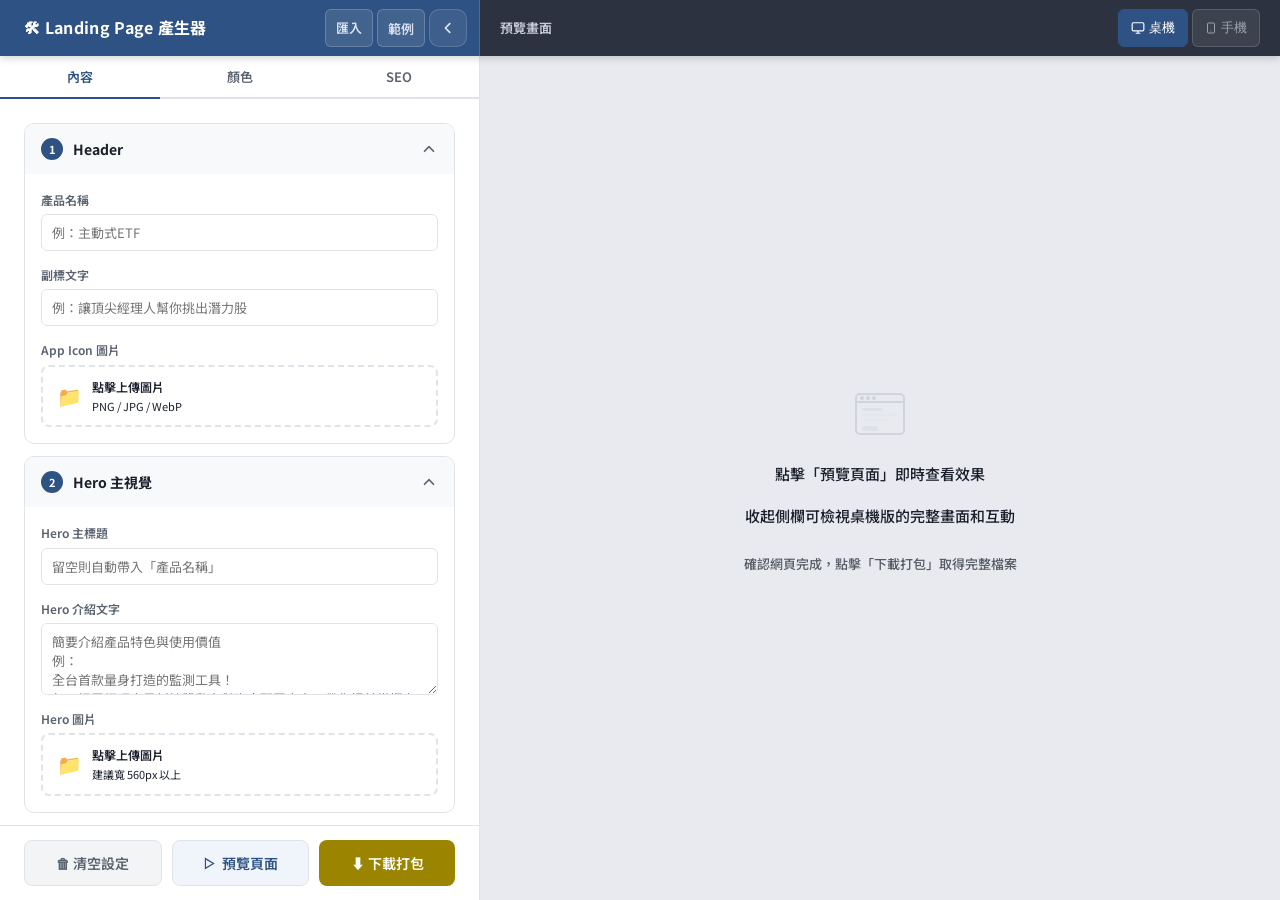
==== index.html @ 129f839c "初始提交：Landing Page 產生器完整功能 - 表單設定：Header、Hero、Why 亮點、核心功能、下載 CTA、Footer、SEO - 即時預覽（桌機/手機模式切換） - 下載打包（" ====
﻿<!doctype html>
<html lang="zh-Hant">
<head>
  <meta charset="utf-8" />
  <meta name="viewport" content="width=device-width, initial-scale=1" />
  <title>Landing Page 產生器｜CMoney</title>
  <link rel="preconnect" href="https://fonts.googleapis.com" />
  <link href="https://fonts.googleapis.com/css2?family=Noto+Sans+TC:wght@400;500;600;700&display=swap" rel="stylesheet" />
  <script src="https://cdnjs.cloudflare.com/ajax/libs/jszip/3.10.1/jszip.min.js"></script>
  <script src="https://cdn.jsdelivr.net/npm/qrcode-generator@1.4.4/qrcode.js"></script>
  <style>
    *, *::before, *::after { box-sizing: border-box; }

    :root {
      --primary: #2e5283;
      --primary-dark: #1f3b63;
      --accent: #9b8400;
      --bg: #f3f4f6;
      --card: #ffffff;
      --border: #e0e4ea;
      --text: #1a1f2b;
      --text-soft: #5a636f;
      --panel-width: 480px;
      --panel-collapsed-width: 68px;
      --success: #16a34a;
      --radius: 10px;
    }

    body {
      margin: 0; padding: 0;
      font-family: "Noto Sans TC", sans-serif;
      background: var(--bg);
      color: var(--text);
      font-size: 14px;
      line-height: 1.6;
    }

    /* ── Top Bar ── */
    .topbar {
      background: var(--primary);
      color: #fff;
      height: 56px;
      display: grid;
      grid-template-columns: var(--panel-width) 1fr;
      position: sticky;
      top: 0;
      z-index: 100;
      box-shadow: 0 2px 8px rgba(0,0,0,0.18);
      transition: grid-template-columns 0.25s ease;
    }
    .topbar-left {
      display: flex; align-items: center; justify-content: space-between;
      padding: 0 12px 0 24px;
      border-right: 1px solid rgba(255,255,255,0.15);
      min-width: 0;
    }
    .topbar-right {
      display: flex; align-items: center; justify-content: space-between;
      padding: 0 20px;
      background: #2d3240;
    }
    .topbar-title { font-size: 16px; font-weight: 700; letter-spacing: 0.02em; white-space: nowrap; overflow: hidden; text-overflow: ellipsis; }
    .topbar-preview-label { font-size: 13px; font-weight: 600; color: #c8cdd8; }
    .topbar-actions { display: flex; gap: 10px; align-items: center; }
    .preview-tools { display: flex; align-items: center; gap: 8px; }

    .collapse-btn {
      background: rgba(255,255,255,0.08);
      border: 1px solid rgba(255,255,255,0.15);
      color: #dbe3f0;
      border-radius: 10px;
      width: 38px;
      height: 38px;
      padding: 0;
      display: inline-flex;
      align-items: center;
      justify-content: center;
      cursor: pointer;
      transition: background 0.15s, color 0.15s;
      font-family: inherit;
      flex-shrink: 0;
    }
    .collapse-btn:hover { background: rgba(255,255,255,0.15); color: #fff; }

    .btn {
      display: inline-flex; align-items: center; justify-content: center; gap: 6px;
      padding: 8px 18px; border-radius: 999px; font-size: 13px; font-weight: 600;
      font-family: inherit; cursor: pointer; border: none; transition: all 0.2s ease;
      white-space: nowrap; text-decoration: none;
    }
    .btn--primary { background: #fff; color: var(--primary); }
    .btn--primary:hover { background: #e8eef8; }
    .btn--accent { background: var(--accent); color: #fff; }
    .btn--accent:hover { background: #7a6800; }
    .btn--ghost { background: transparent; color: #fff; border: 1.5px solid rgba(255,255,255,0.5); }
    .btn--ghost:hover { background: rgba(255,255,255,0.1); }

    /* ── Layout ── */
    .layout {
      display: grid;
      grid-template-columns: var(--panel-width) 1fr;
      min-height: calc(100vh - 56px);
      transition: grid-template-columns 0.25s ease;
    }

    body.app-collapsed .topbar {
      grid-template-columns: var(--panel-collapsed-width) 1fr;
    }
    body.app-collapsed .topbar-left {
      padding: 0;
      justify-content: center;
    }
    body.app-collapsed .topbar-title {
      display: none;
    }
    body.app-collapsed .layout {
      grid-template-columns: var(--panel-collapsed-width) 1fr;
    }
    body.app-collapsed .form-panel {
      width: var(--panel-collapsed-width);
      min-width: var(--panel-collapsed-width);
      border-right: 1px solid var(--border);
      overflow: hidden;
    }
    body.app-collapsed .form-panel > :not(.collapsed-rail) {
      display: none !important;
    }
    .collapsed-rail {
      display: none;
    }
    body.app-collapsed .collapsed-rail {
      display: flex;
      flex-direction: column;
      height: 100%;
      align-items: center;
      justify-content: flex-start;
      padding-top: 12px;
      gap: 10px;
      background: #0f1117;
    }
    .collapsed-rail-toggle {
      display: none;
    }

    /* ── Form Panel ── */
    .form-panel {
      background: var(--card);
      border-right: 1px solid var(--border);
      height: calc(100vh - 56px);
      position: sticky;
      top: 56px;
      display: flex;
      flex-direction: column;
      overflow: hidden;
    }

    .form-inner { padding: 24px; display: flex; flex-direction: column; gap: 0; }

    /* Section accordion */
    .section-block { border: 1px solid var(--border); border-radius: var(--radius); overflow: hidden; margin-bottom: 12px; }
    .section-toggle {
      width: 100%; background: none; border: none; padding: 14px 16px;
      display: flex; align-items: center; justify-content: space-between;
      cursor: pointer; font-family: inherit; font-size: 14px; font-weight: 700;
      color: var(--text); background: #f8f9fb; transition: background 0.15s;
    }
    .section-toggle:hover { background: #eef1f7; }
    .section-toggle .icon { width: 18px; height: 18px; transition: transform 0.25s; color: var(--text-soft); flex-shrink: 0; }
    .section-toggle[aria-expanded="true"] .icon { transform: rotate(180deg); }
    .section-toggle .badge {
      display: inline-flex; align-items: center; justify-content: center;
      width: 22px; height: 22px; border-radius: 50%; background: var(--primary);
      color: #fff; font-size: 11px; font-weight: 700; margin-right: 10px; flex-shrink: 0;
    }
    .section-body { padding: 16px; display: flex; flex-direction: column; gap: 14px; }
    .section-body.hidden { display: none; }

    /* Form fields */
    .field { display: flex; flex-direction: column; gap: 5px; }
    .field label { font-size: 12px; font-weight: 600; color: var(--text-soft); }
    .field input, .field textarea, .field select {
      font-family: inherit; font-size: 13px; color: var(--text);
      background: #fff; border: 1.5px solid var(--border); border-radius: 6px;
      padding: 8px 10px; outline: none; transition: border-color 0.2s;
      width: 100%;
    }
    .field input:focus, .field textarea:focus, .field select:focus { border-color: var(--primary); }
    .field textarea { resize: vertical; min-height: 72px; }
    .field .hint { font-size: 11px; color: var(--text-lighter); }

    .field-row { display: grid; grid-template-columns: 1fr 1fr; gap: 10px; }

    /* Feature item */
    .feat-item { border: 1.5px solid var(--border); border-radius: 8px; padding: 14px; background: #fafbfc; position: relative; margin-top: 10px; }
    .feat-item:first-child { margin-top: 0; }
    .feat-item__header { display: flex; align-items: center; gap: 8px; margin-bottom: 12px; }
    .feat-item__num { display: inline-flex; align-items: center; justify-content: center; width: 22px; height: 22px; border-radius: 50%; background: transparent; border: 2px solid var(--primary); color: var(--primary); font-size: 11px; font-weight: 700; flex-shrink: 0; }

    /* ── Upload components ── */
    .upload-area { border: 2px dashed var(--border); border-radius: 8px; padding: 10px 14px; cursor: pointer; display: flex; align-items: center; gap: 10px; min-height: 56px; transition: border-color 0.2s, background 0.2s; }
    .upload-area:hover { border-color: var(--primary); background: #f5f7fb; }
    .upload-area.has-file { border-style: solid; border-color: var(--primary); background: #f0f4fb; }
    .upload-area img.up-thumb { width: 44px; height: 44px; object-fit: contain; border-radius: 6px; flex-shrink: 0; }
    .upload-area .up-info { display: flex; flex-direction: column; gap: 2px; min-width: 0; }
    .upload-area .up-name { font-size: 12px; color: var(--text); font-weight: 600; white-space: nowrap; overflow: hidden; text-overflow: ellipsis; max-width: 280px; }
    .upload-area .up-hint { font-size: 11px; color: var(--text-lighter); }
    .upload-area .up-icon { font-size: 20px; flex-shrink: 0; }
    .upload-clear { font-size: 11px; color: var(--text-lighter); background: none; border: none; cursor: pointer; padding: 0; margin-left: auto; flex-shrink: 0; }
    .upload-clear:hover { color: #dc2626; }
    .upload-shared-row { display: flex; align-items: center; gap: 8px; padding: 8px 10px; border: 1px solid var(--border); border-radius: 8px; background: #fafbfc; }
    .upload-shared-row img { height: 28px; object-fit: contain; border-radius: 4px; flex-shrink: 0; }
    .upload-shared-row .shared-label { font-size: 12px; color: var(--text-soft); flex: 1; min-width: 0; white-space: nowrap; overflow: hidden; text-overflow: ellipsis; }
    .upload-shared-row .shared-custom-btn { font-size: 11px; font-weight: 600; color: var(--primary); background: #e8eef8; border: none; border-radius: 6px; padding: 4px 10px; cursor: pointer; flex-shrink: 0; }
    .upload-shared-row .shared-custom-btn:hover { background: #d0daf5; }
    .feat-item__title-text { font-size: 13px; font-weight: 600; color: var(--text); flex: 1; }
    .feat-item__fields { display: flex; flex-direction: column; gap: 10px; }
    .btn--remove { background: none; border: none; cursor: pointer; color: var(--text-lighter); padding: 2px; border-radius: 4px; display: flex; align-items: center; }
    .btn--remove:hover { color: #dc2626; background: #fee2e2; }
    .btn--move { background: none; border: none; cursor: pointer; color: var(--text-lighter); padding: 2px; border-radius: 4px; display: flex; align-items: center; }
    .btn--move:hover { color: var(--primary); background: #e8eef8; }

    /* preset color swatches */
    .preset-swatch { border: 2px solid transparent; border-radius: 10px; padding: 6px; cursor: pointer; transition: border-color 0.15s, transform 0.15s; }
    .preset-swatch:hover { transform: translateY(-1px); border-color: var(--primary); }
    .preset-swatch.active { border-color: var(--primary); }
    .preset-swatch__bar { display: flex; border-radius: 6px; overflow: hidden; height: 28px; }
    .preset-swatch__seg { flex: 1; }
    .preset-swatch__name { font-size: 10px; color: var(--text-soft); text-align: center; margin-top: 4px; line-height: 1.3; }

    .add-feat-btn { display: flex; align-items: center; justify-content: center; gap: 6px; width: 100%; padding: 10px; border: 1.5px dashed var(--border); border-radius: 8px; background: none; cursor: pointer; font-size: 13px; color: var(--text-soft); font-family: inherit; transition: all 0.2s; }
    .add-feat-btn:hover { border-color: var(--primary); color: var(--primary); background: #f0f4fb; }

    /* Highlight item */
    .hl-item { border: 1.5px solid var(--border); border-radius: 8px; padding: 14px; background: #fafbfc; position: relative; margin-top: 10px; }
    .hl-item:first-child { margin-top: 0; }
    .hl-item__header { display: flex; align-items: center; gap: 8px; margin-bottom: 12px; }
    .hl-item__num { display: inline-flex; align-items: center; justify-content: center; width: 22px; height: 22px; border-radius: 50%; background: transparent; border: 2px solid var(--primary); color: var(--primary); font-size: 11px; font-weight: 700; flex-shrink: 0; }
    .hl-item__title-text { font-size: 13px; font-weight: 600; color: var(--text); flex: 1; }
    /* Emoji picker */
    .emoji-picker-wrap { position: relative; }
    .emoji-trigger { display: flex; align-items: center; gap: 6px; width: 100%; padding: 8px 10px; border: 1.5px solid var(--border); border-radius: 8px; background: #f8f9fb; cursor: pointer; font-size: 13px; transition: border-color 0.2s; }
    .emoji-trigger:hover { border-color: var(--primary); }
    .emoji-trigger .emoji-preview { font-size: 20px; line-height: 1; }
    .emoji-trigger .emoji-label { color: var(--text-soft); font-size: 12px; }
    .emoji-dropdown { display: none; position: absolute; top: calc(100% + 4px); left: 0; z-index: 200; background: #fff; border: 1.5px solid var(--border); border-radius: 10px; padding: 10px; box-shadow: 0 8px 24px rgba(0,0,0,0.12); width: 240px; }
    .emoji-dropdown.open { display: block; }
    .emoji-grid { display: grid; grid-template-columns: repeat(3, 1fr); gap: 4px; margin-bottom: 8px; }
    .emoji-opt { font-size: 20px; line-height: 1; padding: 4px; border-radius: 6px; cursor: pointer; text-align: center; transition: background 0.15s; border: none; background: none; }
    .emoji-opt:hover { background: #f0f4fb; }
    .emoji-custom-row { display: flex; gap: 6px; align-items: center; border-top: 1px solid var(--border); padding-top: 8px; }
    .emoji-custom-row input { flex: 1; border: 1.5px solid var(--border); border-radius: 6px; padding: 5px 8px; font-size: 14px; outline: none; }
    .emoji-custom-row input:focus { border-color: var(--primary); }
    .emoji-custom-row button { background: var(--primary); color: #fff; border: none; border-radius: 6px; padding: 5px 10px; cursor: pointer; font-size: 12px; white-space: nowrap; }

    /* ── Preview Panel ── */
    .preview-panel {
      display: flex; flex-direction: column;
      background: #e8eaef;
    }
    .preview-iframe-wrap { flex: 1; overflow: hidden; position: relative; display: flex; justify-content: center; align-items: flex-start; background: #e8eaef; }
    .preview-iframe-wrap iframe { border: none; transition: width 0.3s ease, box-shadow 0.3s ease; }
    .preview-iframe-wrap.mode-desktop iframe { width: 100%; height: 100%; box-shadow: none; }
    .preview-iframe-wrap.mode-mobile { padding: 16px; overflow: hidden; justify-content: center; }
    .preview-iframe-wrap.mode-mobile iframe { width: 375px; flex-shrink: 0; height: 100%; max-height: calc(100% - 32px); box-shadow: 0 8px 32px rgba(0,0,0,0.25); border-radius: 12px; }
    /* toolbar device toggle */
    .preview-device-btns { display: flex; gap: 4px; margin-left: 8px; }
    .preview-device-btns button { background: rgba(255,255,255,0.08); border: 1px solid rgba(255,255,255,0.15); color: #9aa2ae; border-radius: 6px; padding: 0 12px; height: 38px; cursor: pointer; display: flex; align-items: center; gap: 4px; font-size: 13px; transition: background 0.15s, color 0.15s; }
    .preview-device-btns button:hover { background: rgba(255,255,255,0.15); color: #fff; }
    .preview-device-btns button.active { background: var(--primary); border-color: var(--primary); color: #fff; }
    .topbar-import-btn {
      background: rgba(255,255,255,0.1); border: 1px solid rgba(255,255,255,0.2);
      color: #dbe3f0; border-radius: 6px; padding: 0 10px; font-size: 13px; font-weight: 600;
      cursor: pointer; transition: background 0.15s; white-space: nowrap; font-family: inherit;
      height: 38px; display: inline-flex; align-items: center;
    }
    .topbar-import-btn:hover { background: rgba(255,255,255,0.22); color: #fff; }
    .topbar-demo-btn {
      background: rgba(255,255,255,0.1); border: 1px solid rgba(255,255,255,0.2);
      color: #dbe3f0; border-radius: 6px; padding: 0 10px; font-size: 13px; font-weight: 600;
      cursor: pointer; transition: background 0.15s; white-space: nowrap; font-family: inherit;
      height: 38px;
    }
    .topbar-demo-btn:hover { background: rgba(255,255,255,0.22); color: #fff; }
    .topbar-btns { display: flex; gap: 4px; align-items: center; }
    body.app-collapsed .topbar-import-btn,
    body.app-collapsed .topbar-demo-btn { display: none !important; }
    .topbar-clear-btn {
      background: rgba(255,255,255,0.05); border: 1px solid rgba(255,255,255,0.15);
      color: #9aa2ae; border-radius: 6px; padding: 5px 11px; font-size: 12px; font-weight: 600;
      cursor: pointer; transition: all 0.15s; white-space: nowrap; font-family: inherit;
    }
    .topbar-clear-btn:hover { background: rgba(220,38,38,0.15); color: #f87171; border-color: rgba(220,38,38,0.3); }

    .preview-placeholder {
      flex: 1; display: flex; flex-direction: column; align-items: center; justify-content: center;
      gap: 16px; color: var(--text-lighter);
    }
    .preview-placeholder svg { opacity: 0.3; }
    .preview-placeholder p { font-size: 15px; font-weight: 500; margin: 0; }
    .preview-placeholder .sub { font-size: 13px; opacity: 0.7; margin: 0; }

    /* ── Preview panel RWD：視窗不夠寬時隱藏預覽區 ── */
    @media (max-width: 959px) {
      .layout { grid-template-columns: var(--panel-width); }
      .preview-panel { display: none; }
    }

    /* ── Bottom Action bar (inside form-panel) ── */
    .form-tabs { display: flex; border-bottom: 2px solid var(--border); background: var(--card); flex-shrink: 0; }
    .form-tab { flex: 1; padding: 11px 8px; font-size: 13px; font-weight: 600; color: var(--text-soft); background: none; border: none; cursor: pointer; border-bottom: 2px solid transparent; margin-bottom: -2px; transition: color 0.15s, border-color 0.15s; font-family: inherit; }
    .form-tab:hover { color: var(--primary); }
    .form-tab.active { color: var(--primary); border-bottom-color: var(--primary); }
    .form-tab-content { display: none; flex: 1; overflow-y: auto; }
    .form-tab-content.active { display: flex; flex-direction: column; }
    .action-bar {
      position: sticky; bottom: 0; left: 0; right: 0;
      background: var(--card); border-top: 1px solid var(--border);
      padding: 14px 24px; display: flex; gap: 10px;
    }
    .action-bar .btn { flex: 1; padding: 12px; font-size: 14px; border-radius: 8px; }

    /* ── Toast ── */
    .toast {
      position: fixed; bottom: 24px; left: 50%; transform: translateX(-50%) translateY(80px);
      background: var(--success); color: #fff; padding: 10px 20px; border-radius: 999px;
      font-size: 13px; font-weight: 600; box-shadow: 0 4px 16px rgba(0,0,0,0.2);
      transition: transform 0.3s ease; pointer-events: none; z-index: 9999;
    }
    .toast.show { transform: translateX(-50%) translateY(0); }
  </style>
</head>
<body>

<!-- Top Bar -->
<div class="topbar">
  <div class="topbar-left">
    <span class="topbar-title">🛠 Landing Page 產生器</span>
    <div class="topbar-btns">
      <label class="topbar-import-btn" title="匯入打包的壓縮資料夾(.zip)進行編輯" style="cursor:pointer;display:inline-flex;align-items:center;">
        匯入
        <input type="file" accept=".zip" style="display:none" onchange="importZIP(this)">
      </label>
      <button class="topbar-demo-btn" onclick="loadDefaultShowcase()" title="載入籌K設定值參考">範例</button>
      <button id="btn-toggle-panel" class="collapse-btn" onclick="toggleFormPanel()" title="收起側欄，預覽完整的桌機版畫面" aria-label="收起側欄">
        <svg width="14" height="14" viewBox="0 0 16 16" fill="none" stroke="currentColor" stroke-width="2" stroke-linecap="round" stroke-linejoin="round"><path d="M10 3l-5 5 5 5"/></svg>
      </button>
    </div>
  </div>
  <div class="topbar-right">
    <span class="topbar-preview-label">預覽畫面</span>
    <div class="preview-tools">
      <div class="preview-device-btns">
        <button id="btn-desktop" class="active" onclick="setPreviewMode('desktop')">
          <svg width="14" height="14" viewBox="0 0 24 24" fill="none" stroke="currentColor" stroke-width="2"><rect x="2" y="3" width="20" height="14" rx="2"/><path d="M8 21h8M12 17v4"/></svg>
          桌機
        </button>
        <button id="btn-mobile" onclick="setPreviewMode('mobile')">
          <svg width="12" height="14" viewBox="0 0 24 24" fill="none" stroke="currentColor" stroke-width="2"><rect x="5" y="2" width="14" height="20" rx="2"/><circle cx="12" cy="18" r="1" fill="currentColor" stroke="none"/></svg>
          手機
        </button>
      </div>
    </div>
  </div>
</div>

<div class="layout">

  <!-- ── Form Panel ── -->
  <div class="form-panel">
    <div class="collapsed-rail">
      <p style="font-size:13px;color:#6b7280;text-align:center;padding:0 4px;line-height:1.5;margin:0;writing-mode:vertical-rl;">設定工具隱藏中，確認網頁完成即可下載完整檔案</p>
    </div>
    <!-- Tab 列 -->
    <div class="form-tabs">
      <button class="form-tab active" onclick="switchTab('content',this)">內容</button>
      <button class="form-tab" onclick="switchTab('color',this)">顏色</button>
      <button class="form-tab" onclick="switchTab('seo',this)">SEO</button>
    </div>

    <!-- 內容分頁 (1-7) -->
    <div class="form-tab-content active" id="tab-content">
      <div class="form-inner">

      <!-- 1. 基本設定 -->
      <div class="section-block">
        <button class="section-toggle" aria-expanded="true" onclick="toggleSection(this)">
          <span style="display:flex;align-items:center;"><span class="badge">1</span>Header</span>
          <svg class="icon" viewBox="0 0 16 16" fill="none"><path d="M4 6l4 4 4-4" stroke="currentColor" stroke-width="1.5" stroke-linecap="round"/></svg>
        </button>
        <div class="section-body">
          <div class="field">
            <label>產品名稱</label>
            <input type="text" id="f-product-name" placeholder="例：主動式ETF" value="" />
          </div>
          <div class="field">
            <label>副標文字</label>
            <input type="text" id="f-brand-subtitle" placeholder="例：讓頂尖經理人幫你挑出潛力股" value="" />
          </div>
          <div class="field">
            <label>App Icon 圖片</label>
            <div class="upload-area" id="ua-f-app-icon" onclick="triggerUpload('f-app-icon')">
              <img class="up-thumb" id="upreview-f-app-icon" src="" style="display:none">
              <span class="up-icon" id="uicon-f-app-icon">📁</span>
              <div class="up-info">
                <span class="up-name" id="uphint-f-app-icon">點擊上傳圖片</span>
                <span class="up-hint">PNG / JPG / WebP</span>
              </div>
              <button type="button" class="upload-clear" id="uclear-f-app-icon" style="display:none" onclick="event.stopPropagation();clearUpload('f-app-icon','')">&#10005;</button>
            </div>
            <input type="file" id="ufile-f-app-icon" accept="image/*" style="display:none" onchange="handleUpload('f-app-icon',this)">
            <input type="hidden" id="f-app-icon" value="">
          </div>
        </div>
      </div>

      <!-- 3. Hero 區塊 -->
      <div class="section-block">
        <button class="section-toggle" aria-expanded="true" onclick="toggleSection(this)">
          <span style="display:flex;align-items:center;"><span class="badge">2</span>Hero 主視覺</span>
          <svg class="icon" viewBox="0 0 16 16" fill="none"><path d="M4 6l4 4 4-4" stroke="currentColor" stroke-width="1.5" stroke-linecap="round"/></svg>
        </button>
        <div class="section-body">
          <div class="field">
            <label>Hero 主標題</label>
            <input type="text" id="f-hero-title" placeholder="留空則自動帶入「產品名稱」" />
          </div>
          <div class="field">
            <label>Hero 介紹文字</label>
            <textarea id="f-hero-intro" placeholder="簡要介紹產品特色與使用價值&#10;例：&#10;全台首款量身打造的監測工具！&#10;每日揭露經理人最新持股動向與資金配置方向，帶你提前掌握布局脈絡，降低資訊落差與高檔追價風險。"></textarea>
          </div>
          <div class="field">
            <label>Hero 圖片</label>
            <div class="upload-area" id="ua-f-hero-img" onclick="triggerUpload('f-hero-img')">
              <img class="up-thumb" id="upreview-f-hero-img" src="" style="display:none">
              <span class="up-icon" id="uicon-f-hero-img">📁</span>
              <div class="up-info">
                <span class="up-name" id="uphint-f-hero-img">點擊上傳圖片</span>
                <span class="up-hint">建議寬 560px 以上</span>
              </div>
              <button type="button" class="upload-clear" id="uclear-f-hero-img" style="display:none" onclick="event.stopPropagation();clearUpload('f-hero-img','')">&#10005;</button>
            </div>
            <input type="file" id="ufile-f-hero-img" accept="image/*" style="display:none" onchange="handleUpload('f-hero-img',this)">
            <input type="hidden" id="f-hero-img" value="">
          </div>
        </div>
      </div>

      <!-- 3. Highlights -->
      <div class="section-block">
        <button class="section-toggle" aria-expanded="true" onclick="toggleSection(this)">
          <span style="display:flex;align-items:center;"><span class="badge">3</span>Why 選擇我們 <span style="font-size:11px;font-weight:400;color:#9aa2ae;margin-left:6px;">(1-2 個亮點)</span></span>
          <svg class="icon" viewBox="0 0 16 16" fill="none"><path d="M4 6l4 4 4-4" stroke="currentColor" stroke-width="1.5" stroke-linecap="round"/></svg>
        </button>
        <div class="section-body">
          <div class="field">
            <label>標題</label>
            <input type="text" id="f-hl-title" placeholder="留空則自動帶入「Why [產品名稱] ?」" />
          </div>
          <div id="highlights-list"></div>
          <button class="add-feat-btn" onclick="addHighlight()" id="add-hl-btn">
            <svg width="14" height="14" viewBox="0 0 14 14" fill="none"><path d="M7 2v10M2 7h10" stroke="currentColor" stroke-width="1.5" stroke-linecap="round"/></svg>
            新增亮點
          </button>
        </div>
      </div>

      <!-- 4. Features -->
      <div class="section-block">
        <button class="section-toggle" aria-expanded="true" onclick="toggleSection(this)">
          <span style="display:flex;align-items:center;"><span class="badge">4</span>核心功能 <span style="font-size:11px;font-weight:400;color:#9aa2ae;margin-left:6px;">(1-6 個功能)</span></span>
          <svg class="icon" viewBox="0 0 16 16" fill="none"><path d="M4 6l4 4 4-4" stroke="currentColor" stroke-width="1.5" stroke-linecap="round"/></svg>
        </button>
        <div class="section-body">
          <div class="field">
            <label>區塊標題</label>
            <input type="text" id="f-feat-title" value="" placeholder="建議14字元內。例：六大核心功能，輕鬆掌握潛力股" />
          </div>
          <div id="features-list">
            <!-- 功能項目由 JS 動態產生 -->
          </div>
          <button class="add-feat-btn" onclick="addFeature()" id="add-feat-btn">
            <svg width="14" height="14" viewBox="0 0 14 14" fill="none"><path d="M7 2v10M2 7h10" stroke="currentColor" stroke-width="1.5" stroke-linecap="round"/></svg>
            新增功能項目
          </button>
        </div>
      </div>

      <!-- 5. Download CTA -->
      <div class="section-block">
        <button class="section-toggle" aria-expanded="true" onclick="toggleSection(this)">
          <span style="display:flex;align-items:center;"><span class="badge">5</span>下載 CTA</span>
          <svg class="icon" viewBox="0 0 16 16" fill="none"><path d="M4 6l4 4 4-4" stroke="currentColor" stroke-width="1.5" stroke-linecap="round"/></svg>
        </button>
        <div class="section-body">
          <div class="field">
            <label>小標</label>
            <input type="text" id="f-cta-eyebrow" value="" placeholder="例：⚡ 現在就加入 ⚡" />
          </div>
          <div class="field">
            <label>主標題</label>
            <input type="text" id="f-cta-h2" placeholder="留空則自動帶入「立即下載[產品名稱] 掌握先機」" />
          </div>
          <div class="field">
            <label>副標文字</label>
            <textarea id="f-cta-sub" placeholder="簡要補充描述，也可留白不放"></textarea>
          </div>
          <div class="field">
            <label>下載連結 (URL)</label>
            <input type="url" id="f-cta-url" placeholder="貼上公司後台71.onelink產出的連結" value="" />
          </div>
          <div class="field">
            <label>App Store 徽章圖片</label>
            <div class="upload-shared-row" id="ua-f-ios-badge">
              <img id="upreview-f-ios-badge" src="assets/images/SharedImages/appstore-badge@2x.png">
              <span class="shared-label" id="uphint-f-ios-badge">使用預設</span>
              <button type="button" class="shared-custom-btn" onclick="triggerUpload('f-ios-badge')">&#8593; 自訂上傳</button>
              <button type="button" class="upload-clear" id="uclear-f-ios-badge" style="display:none" onclick="clearUpload('f-ios-badge','assets/images/SharedImages/appstore-badge@2x.png')">&#10005; 還原</button>
            </div>
            <input type="file" id="ufile-f-ios-badge" accept="image/*" style="display:none" onchange="handleUpload('f-ios-badge',this)">
            <input type="hidden" id="f-ios-badge" value="assets/images/SharedImages/appstore-badge@2x.png">
          </div>
          <div class="field">
            <label>Google Play 徽章圖片</label>
            <div class="upload-shared-row" id="ua-f-android-badge">
              <img id="upreview-f-android-badge" src="assets/images/SharedImages/play-badge@2x.png">
              <span class="shared-label" id="uphint-f-android-badge">使用預設</span>
              <button type="button" class="shared-custom-btn" onclick="triggerUpload('f-android-badge')">&#8593; 自訂上傳</button>
              <button type="button" class="upload-clear" id="uclear-f-android-badge" style="display:none" onclick="clearUpload('f-android-badge','assets/images/SharedImages/play-badge@2x.png')">&#10005; 還原</button>
            </div>
            <input type="file" id="ufile-f-android-badge" accept="image/*" style="display:none" onchange="handleUpload('f-android-badge',this)">
            <input type="hidden" id="f-android-badge" value="assets/images/SharedImages/play-badge@2x.png">
          </div>
          <div class="field">
            <label>QR Code 圖片</label>
            <div class="upload-area" id="ua-f-qrcode" style="cursor:default;">
              <img class="up-thumb" id="upreview-f-qrcode" src="" style="display:none">
              <div id="uicon-f-qrcode" style="width:44px;height:44px;border:2px dashed var(--border);border-radius:6px;flex-shrink:0;"></div>
              <div class="up-info">
                <span class="up-name" id="uphint-f-qrcode">尚無QR Code 圖片</span>
                <span class="up-hint" id="uphint2-f-qrcode">上方輸入「App Icon」和「下載連結」後可點擊自動產生</span>
                <span class="up-hint">桌機版會顯示QRcode，手機版自動隱藏</span>
              </div>
              <button type="button" class="upload-clear" id="uclear-f-qrcode" style="display:none" onclick="event.stopPropagation();clearUpload('f-qrcode','')">&#10005;</button>
            </div>
            <div style="display:flex;gap:6px;margin-top:6px;">
              <button type="button" onclick="autoGenerateQR()" style="flex:1;display:flex;align-items:center;justify-content:center;gap:5px;padding:9px 12px;border:1.5px solid var(--primary);border-radius:8px;background:var(--primary);color:#fff;cursor:pointer;font-size:12px;font-weight:600;font-family:inherit;transition:opacity 0.15s;" onmouseover="this.style.opacity='0.85'" onmouseout="this.style.opacity='1'">
                🤘 自動產生 QR Code
              </button>
              <div class="upload-shared-row" style="flex-shrink:0;padding:0;border:none;background:none;">
                <button type="button" class="shared-custom-btn" onclick="document.getElementById('ufile-f-qrcode').click()" style="padding:8px 12px;">&#8593; 自訂上傳</button>
                <input type="file" id="ufile-f-qrcode" accept="image/*" style="display:none" onchange="handleUpload('f-qrcode',this)">
              </div>
            </div>
            <input type="hidden" id="f-qrcode" value="">
          </div>
        </div>
      </div>

      <!-- 6. Footer -->
      <div class="section-block">
        <button class="section-toggle" aria-expanded="true" onclick="toggleSection(this)">
          <span style="display:flex;align-items:center;"><span class="badge">7</span>Footer</span>
          <svg class="icon" viewBox="0 0 16 16" fill="none"><path d="M4 6l4 4 4-4" stroke="currentColor" stroke-width="1.5" stroke-linecap="round"/></svg>
        </button>
        <div class="section-body">
          <div class="field">
            <label>公司名稱</label>
            <input type="text" id="f-company" value="CMoney 全曜財經資訊股份有限公司" />
          </div>
          <div class="field">
            <label>聯絡地址</label>
            <input type="text" id="f-address" value="新北市板橋區文化路一段 268 號 12 樓之 2" />
          </div>
          <div class="field">
            <label>版權年份</label>
            <input type="text" id="f-year" value="2026" />
          </div>
        </div>
      </div>

    </div><!-- /form-inner -->
    </div><!-- /tab-content: 內容 -->

    <!-- 顏色分頁 -->
    <div class="form-tab-content" id="tab-color">
      <div class="form-inner">
        <div class="field-row" style="margin-bottom:12px;">
          <div class="field">
            <label>主色 (Primary)</label>
            <div style="display:flex;align-items:center;gap:8px;">
              <input type="color" id="f-color-primary" value="#2e5283" style="width:40px;height:32px;padding:2px;border:1.5px solid var(--border);border-radius:6px;cursor:pointer;" oninput="syncColorFromPicker('primary',this.value)">
              <input type="text" id="f-color-primary-hex" value="#2e5283" style="flex:1;font-family:monospace;font-size:12px;" oninput="syncColor('primary',this.value)" />
            </div>
            <span class="hint">Header、標題、按鈕</span>
          </div>
          <div class="field">
            <label>輔色 (Secondary)</label>
            <div style="display:flex;align-items:center;gap:8px;">
              <input type="color" id="f-color-accent" value="#9b8400" style="width:40px;height:32px;padding:2px;border:1.5px solid var(--border);border-radius:6px;cursor:pointer;" oninput="syncColorFromPicker('accent',this.value)">
              <input type="text" id="f-color-accent-hex" value="#9b8400" style="flex:1;font-family:monospace;font-size:12px;" oninput="syncColor('accent',this.value)" />
            </div>
            <span class="hint">下載按鈕、CTA 強調元素</span>
          </div>
        </div>
        <p style="font-size:12px;color:var(--text-soft);margin:0;line-height:1.6;">ℹ️ 背景色無須手動設定，將自動搭配符合主題的淺色背景。</p>
      </div>
    </div><!-- /tab-color -->

    <!-- SEO 分頁 -->
    <div class="form-tab-content" id="tab-seo">
      <div class="form-inner" style="gap:16px;">
        <div class="field">
          <label>頁面 &lt;title&gt;</label>
          <input type="text" id="f-page-title" placeholder="例：產品名稱 | 副標Slogan" />
          <div style="display:flex;justify-content:flex-end;align-items:center;">
            <span id="seo-title-count" style="font-size:11px;color:var(--text-lighter);">0 字元（建議20字元內）</span>
          </div>
        </div>
        <div class="field">
          <label>Meta description</label>
          <textarea id="f-meta-desc" placeholder="簡短描述此頁面內容，約 100-160 字元"></textarea>
          <div style="display:flex;justify-content:flex-end;align-items:center;">
            <span id="seo-desc-count" style="font-size:11px;color:var(--text-lighter);">0 字元（建議150字元內）</span>
          </div>
        </div>
        <p style="font-size:12px;color:var(--text-soft);margin:16px 0 0;line-height:1.6;">ℹ️ SEO 設定僅寫入網頁 <code style="background:#f0f4fb;border-radius:4px;padding:1px 5px;font-size:11px;">&lt;head&gt;</code>，<strong>不會顯示於頁面上</strong>。用於搜尋引擎排名（瀏覽器分頁標題、Google 搜尋結果摘要）。</p>
      </div>
    </div><!-- /tab-seo -->

    <!-- Action bar -->
    <div class="action-bar">
      <button class="btn" style="background:#f3f4f6;color:var(--text-soft);border:1.5px solid var(--border);" onclick="clearAllSettings()">
        🗑 清空設定
      </button>
      <button class="btn btn--ghost" style="background:#f0f4fb;color:var(--primary);border:1.5px solid var(--border);" onclick="previewPage()">
        <svg width="13" height="13" viewBox="0 0 16 16" fill="none" stroke="currentColor" stroke-width="1.5"><polygon points="3,2 13,8 3,14"/></svg>
        預覽頁面
      </button>
      <button class="btn btn--accent" onclick="downloadZIP()">
        ⬇ 下載打包
      </button>
    </div>
  </div><!-- /form-panel -->

  <!-- ── Preview Panel ── -->
  <div class="preview-panel" id="preview-panel">
    <div class="preview-placeholder" id="preview-placeholder">
      <svg width="64" height="64" viewBox="0 0 64 64" fill="none">
        <rect x="8" y="12" width="48" height="40" rx="4" stroke="#9aa2ae" stroke-width="2"/>
        <path d="M8 20h48" stroke="#9aa2ae" stroke-width="2"/>
        <circle cx="14" cy="16" r="2" fill="#9aa2ae"/>
        <circle cx="20" cy="16" r="2" fill="#9aa2ae"/>
        <circle cx="26" cy="16" r="2" fill="#9aa2ae"/>
        <rect x="14" y="26" width="20" height="3" rx="1.5" fill="#c8cdd8"/>
        <rect x="14" y="32" width="36" height="2" rx="1" fill="#dde1e8"/>
        <rect x="14" y="37" width="28" height="2" rx="1" fill="#dde1e8"/>
        <rect x="14" y="44" width="16" height="5" rx="2.5" fill="#c8cdd8"/>
      </svg>
      <p>點擊「預覽頁面」即時查看效果</p>
      <p style="margin-top:2px;">收起側欄可檢視桌機版的完整畫面和互動</p>
      <p class="sub" style="margin-top:10px;">確認網頁完成，點擊「下載打包」取得完整檔案</p>
    </div>
    <div class="preview-iframe-wrap mode-desktop" id="preview-iframe-wrap" style="display:none;">
      <iframe id="preview-iframe" title="Landing Page 預覽"></iframe>
    </div>
  </div>

</div>

<!-- Toast -->
<div class="toast" id="toast"></div>

<script>
/* ============================================================
   Color helpers
   ============================================================ */
function hexToRgb(hex) {
  const r = parseInt(hex.slice(1,3),16), g = parseInt(hex.slice(3,5),16), b = parseInt(hex.slice(5,7),16);
  return { r, g, b };
}
function darken(hex, amt = 0.18) {
  let { r, g, b } = hexToRgb(hex);
  r = Math.max(0, Math.round(r * (1 - amt)));
  g = Math.max(0, Math.round(g * (1 - amt)));
  b = Math.max(0, Math.round(b * (1 - amt)));
  return `#${r.toString(16).padStart(2,'0')}${g.toString(16).padStart(2,'0')}${b.toString(16).padStart(2,'0')}`;
}
function hexToRgba(hex, alpha) {
  const { r, g, b } = hexToRgb(hex);
  return `rgba(${r},${g},${b},${alpha})`;
}
function syncColor(key, val) {
  if (/^#[0-9a-fA-F]{6}$/.test(val)) {
    document.getElementById(`f-color-${key}`)?.setAttribute('value', val);
    document.getElementById(`f-color-${key}`).value = val;
  }
}
function syncColorFromPicker(key, val) {
  const hex = document.getElementById(`f-color-${key}-hex`);
  if (hex) hex.value = val;
}
function mixWithWhite(hex, weight) {
  const { r, g, b } = hexToRgb(hex);
  const mr = Math.round(255 * (1 - weight) + r * weight);
  const mg = Math.round(255 * (1 - weight) + g * weight);
  const mb = Math.round(255 * (1 - weight) + b * weight);
  return `#${mr.toString(16).padStart(2,'0')}${mg.toString(16).padStart(2,'0')}${mb.toString(16).padStart(2,'0')}`;
}
function blendColors(hex1, hex2, t) {
  const a = hexToRgb(hex1), b2 = hexToRgb(hex2);
  const r = Math.round(a.r * (1-t) + b2.r * t);
  const g = Math.round(a.g * (1-t) + b2.g * t);
  const b3 = Math.round(a.b * (1-t) + b2.b * t);
  return `#${r.toString(16).padStart(2,'0')}${g.toString(16).padStart(2,'0')}${b3.toString(16).padStart(2,'0')}`;
}
function lighten(hex, amt = 0.28) {
  const { r, g, b } = hexToRgb(hex);
  const lr = Math.min(255, Math.round(r + (255 - r) * amt));
  const lg = Math.min(255, Math.round(g + (255 - g) * amt));
  const lb = Math.min(255, Math.round(b + (255 - b) * amt));
  return `#${lr.toString(16).padStart(2,'0')}${lg.toString(16).padStart(2,'0')}${lb.toString(16).padStart(2,'0')}`;
}
function pickThemeColor(hexVal, pickerVal, fallback) {
  const isHex = v => /^#[0-9a-fA-F]{6}$/.test(v || '');
  const h = (hexVal || '').trim();
  const p = (pickerVal || '').trim();
  const hOk = isHex(h);
  const pOk = isHex(p);
  if (hOk && pOk) {
    if (h.toLowerCase() === p.toLowerCase()) return h;
    // 欄位不同步時，優先採用「非預設值」
    if (h.toLowerCase() !== fallback.toLowerCase() && p.toLowerCase() === fallback.toLowerCase()) return h;
    if (p.toLowerCase() !== fallback.toLowerCase() && h.toLowerCase() === fallback.toLowerCase()) return p;
    return h;
  }
  if (hOk) return h;
  if (pOk) return p;
  return fallback;
}
function getThemeColors() {
  const pHex = (document.getElementById('f-color-primary-hex')?.value || '').trim();
  const pPick = (document.getElementById('f-color-primary')?.value || '').trim();
  const aHex = (document.getElementById('f-color-accent-hex')?.value || '').trim();
  const aPick = (document.getElementById('f-color-accent')?.value || '').trim();
  const primary = pickThemeColor(pHex, pPick, '#2e5283');
  const accent  = pickThemeColor(aHex, aPick, '#9b8400');
  // 背景色自動推算：主色與輔色各取 4%，混入白色
  const bg = mixWithWhite(blendColors(primary, accent, 0.5), 0.04);
  return { primary, accent, bg,
    primaryDark:    darken(primary),
    primaryLight:   lighten(primary, 0.28),
    accentSoft:     hexToRgba(accent, 0.12),
    primaryGlow:    hexToRgba(primary, 0.08),
    sectionBgStart: mixWithWhite(primary, 0.12),  // 極淡主色
    sectionBgMid:   mixWithWhite(accent,  0.10),  // 極淡強調色
    sectionBgEnd:   mixWithWhite(accent,  0.17),  // 稍深強調色
  };
}

function buildThemeCssOverride(tc) {
  return [
    `:root{--primary:${tc.primary};--primary-dark:${tc.primaryDark};--accent:${tc.accent};--accent-soft:${tc.accentSoft};--bg:${tc.bg};}`,
    `.hero{background:${tc.bg}!important;}`,
    `.highlights,.download-cta{background:linear-gradient(150deg,${tc.sectionBgStart} 0%,${tc.sectionBgMid} 55%,${tc.sectionBgEnd} 100%)!important;}`,
    `.highlights::before{background:radial-gradient(circle,${tc.accentSoft} 0%,transparent 65%)!important;}`,
    `.download-cta::before{background:radial-gradient(circle,${tc.primaryGlow} 0%,transparent 70%)!important;}`,
    `.cta-button{background:linear-gradient(135deg,${tc.primary} 0%,${tc.primaryLight} 100%)!important;box-shadow:0 6px 20px ${hexToRgba(tc.primary,0.28)}!important;}`,
  ].join('');
}

function getLastCssVarHex(cssText, varName) {
  const re = new RegExp(`--${varName}\\s*:\\s*(#[0-9a-fA-F]{6})`, 'g');
  let m;
  let last = '';
  while ((m = re.exec(cssText)) !== null) {
    last = m[1];
  }
  return last;
}

/* ============================================================
   Default feature data
   ============================================================ */
const defaultFeatures = [
  { title: '整體資金的當日操作指南', desc: '分析當日資金動向，強化進出決策效率', img: '' },
  { title: '整體資金的總持股',       desc: '揭露資金核心部位，洞察主力配置策略', img: '' },
  { title: '完整ETF清單',            desc: '全部主動式ETF列表，掌握完整資訊',     img: '' },
  { title: '單檔主動式ETF的操作日報', desc: '追蹤持股調整軌跡，掌握策略轉折訊號', img: '' },
  { title: '主動式ETF的折溢價資訊',   desc: '揭露折溢價結構，優化交易時點判斷',   img: '' },
  { title: '投資人討論區',            desc: '匯聚市場觀點交流，強化投資判斷深度',  img: '' },
];

let featureCount = 0;

/* ============================================================
   Image upload handlers
   ============================================================ */
const _uploads = {}; // { fieldId: { file, dataUrl, name } }

// ZIP 路徑對照（下載時用）
const _uploadZipPaths = {
  'f-app-icon':      f => `assets/images/app-icon.${_ext(f)}`,
  'f-hero-img':      f => `assets/images/hero.${_ext(f)}`,
  'f-qrcode':        f => `assets/images/qrcode.${_ext(f)}`,
  'f-ios-badge':     f => `assets/images/SharedImages/appstore-badge.${_ext(f)}`,
  'f-android-badge': f => `assets/images/SharedImages/play-badge.${_ext(f)}`,
};
function _ext(file) { return file.name.split('.').pop().toLowerCase() || 'png'; }

function triggerUpload(fieldId) {
  document.getElementById('ufile-' + fieldId)?.click();
}

function handleUpload(fieldId, input) {
  const file = input.files[0];
  if (!file) return;
  const reader = new FileReader();
  reader.onload = e => {
    const dataUrl = e.target.result;
    _uploads[fieldId] = { file, dataUrl, name: file.name };
    // 更新 hidden value
    const hiddenEl = document.getElementById(fieldId);
    if (hiddenEl) hiddenEl.value = dataUrl;
    // 更新預覽
    const preview = document.getElementById('upreview-' + fieldId);
    const hint    = document.getElementById('uphint-'   + fieldId);
    const icon    = document.getElementById('uicon-'    + fieldId);
    const area    = document.getElementById('ua-'       + fieldId);
    const clearBtn= document.getElementById('uclear-'   + fieldId);
    if (preview) { preview.src = dataUrl; preview.style.display = ''; }
    if (icon)    icon.style.display = 'none';
    if (hint)    hint.textContent = file.name;
    if (area)    area.classList.add('has-file');
    if (clearBtn)clearBtn.style.display = '';
    const hint2 = document.getElementById('uphint2-' + fieldId);
    if (hint2) hint2.style.display = 'none';
  };
  reader.readAsDataURL(file);
  input.value = ''; // 允許重複選同一檔案
}

function clearUpload(fieldId, defaultVal) {
  delete _uploads[fieldId];
  const hiddenEl = document.getElementById(fieldId);
  if (hiddenEl) hiddenEl.value = defaultVal || '';
  const preview = document.getElementById('upreview-' + fieldId);
  const hint    = document.getElementById('uphint-'   + fieldId);
  const icon    = document.getElementById('uicon-'    + fieldId);
  const area    = document.getElementById('ua-'       + fieldId);
  const clearBtn= document.getElementById('uclear-'   + fieldId);
  if (clearBtn) clearBtn.style.display = 'none';
  if (area)    area.classList.remove('has-file');
  if (defaultVal) {
    // 共用預設圖片（如徽章）：顯示預設圖片 + "使用預設"文字，隱藏 🗁 圖示
    if (preview) { preview.src = defaultVal; preview.style.display = ''; }
    if (icon)    icon.style.display = 'none';
    if (hint)    hint.textContent = '使用預設';
  } else {
    // 一般上傳欄位：隱藏預覽，顯示 🗁 圖示
    if (preview) { preview.src = ''; preview.style.display = 'none'; }
    if (icon)    icon.style.display = '';
    if (hint)    hint.textContent = fieldId === 'f-qrcode' ? '尚無QR Code 圖片' : '點擊上傳圖片';
    const hint2 = document.getElementById('uphint2-' + fieldId);
    if (hint2) hint2.style.display = '';
  }
}

/* ============================================================
   Section toggle (accordion)
   ============================================================ */
function toggleSection(btn) {
  const expanded = btn.getAttribute('aria-expanded') === 'true';
  btn.setAttribute('aria-expanded', !expanded);
  const body = btn.nextElementSibling;
  body.classList.toggle('hidden', expanded);
}

function switchTab(name, btn) {
  document.querySelectorAll('.form-tab').forEach(t => t.classList.remove('active'));
  document.querySelectorAll('.form-tab-content').forEach(t => t.classList.remove('active'));
  btn.classList.add('active');
  document.getElementById('tab-' + name)?.classList.add('active');
}

/* ============================================================
   Dynamic highlights list
   ============================================================ */
let hlCount = 0;

const defaultHighlights = [
  { icon: '🎯', title: '主動選股與擇時操作', stat: '目標打敗大盤', desc: '專業經理人主動操盤，具備順應盤勢與股價動能的靈活優勢' },
  { icon: '📈', title: '代表性績效',        stat: '70.98 %',     desc: '00981A 掛牌僅 7 個月就達到 70.98% 的高報酬率，更是遠超 0050 同期的 46.29%' },
];

function collectHighlights() {
  const items = document.querySelectorAll('.hl-item');
  return Array.from(items).map((el, i) => {
    const n = i + 1;
    return {
      icon:  (document.getElementById(`hl${n}-icon`)?.value  || '').trim(),
      title: (document.getElementById(`hl${n}-title`)?.value || '').trim(),
      stat:  (document.getElementById(`hl${n}-stat`)?.value  || '').trim(),
      desc:  (document.getElementById(`hl${n}-desc`)?.value  || '').trim(),
    };
  });
}

function addHighlight(data = {}) {
  if (hlCount >= 2) return;
  hlCount++;
  const n = hlCount;
  const { icon = '', title = '', stat = '', desc = '' } = data;
  const list = document.getElementById('highlights-list');
  const item = document.createElement('div');
  item.className = 'hl-item';
  item.id = `hl-item-${n}`;
  item.innerHTML = `
    <div class="hl-item__header">
      <span class="hl-item__num">${n}</span>
      <span class="hl-item__title-text">亮點 ${n}</span>
      <button class="btn--remove" onclick="removeHighlight(${n})" title="移除">
        <svg width="14" height="14" viewBox="0 0 14 14" fill="none"><path d="M2 2l10 10M12 2L2 12" stroke="currentColor" stroke-width="1.5" stroke-linecap="round"/></svg>
      </button>
    </div>
    <div class="field">
      <label>Icon（Emoji）</label>
      <div class="emoji-picker-wrap" id="emoji-wrap-${n}">
          <button type="button" class="emoji-trigger" onclick="toggleEmojiPicker(${n})">
            <span class="emoji-preview" id="hl${n}-icon-preview">${esc(icon) || '🎯'}</span>
            <span class="emoji-label">點擊更換</span>
          </button>
          <div class="emoji-dropdown" id="emoji-drop-${n}">
            <div class="emoji-grid">
              <button type="button" class="emoji-opt" onclick="selectEmoji(${n},'🎯')">🎯</button>
              <button type="button" class="emoji-opt" onclick="selectEmoji(${n},'📈')">📈</button>
              <button type="button" class="emoji-opt" onclick="selectEmoji(${n},'💡')">💡</button>
              <button type="button" class="emoji-opt" onclick="selectEmoji(${n},'🔥')">🔥</button>
              <button type="button" class="emoji-opt" onclick="selectEmoji(${n},'✅')">✅</button>
              <button type="button" class="emoji-opt" onclick="selectEmoji(${n},'⭐')">⭐</button>
              <button type="button" class="emoji-opt" onclick="selectEmoji(${n},'🔍')">🔍</button>
              <button type="button" class="emoji-opt" onclick="selectEmoji(${n},'💰')">💰</button>
              <button type="button" class="emoji-opt" onclick="selectEmoji(${n},'📌')">📌</button>
            </div>
            <div class="emoji-custom-row">
              <input type="text" id="emoji-custom-${n}" placeholder="手動輸入" maxlength="2" />
              <button type="button" onclick="selectEmojiCustom(${n})">套用</button>
            </div>
          </div>
          <input type="hidden" id="hl${n}-icon" value="${esc(icon) || '🎯'}">
      </div>
    </div>
    <div class="field"><label>標題</label><input type="text" id="hl${n}-title" value="${esc(title)}" placeholder="建議12字元內。例：主動選股與擇時操作" /></div>
    <div class="field"><label>強調資訊</label><input type="text" id="hl${n}-stat" value="${esc(stat)}" placeholder="例：目標打敗大盤" /></div>
    <div class="field"><label>說明文字</label><textarea id="hl${n}-desc" style="min-height:56px" placeholder="簡要補充描述，也可留白不放">${esc(desc)}</textarea></div>`;
  list.appendChild(item);
  updateHlBtn();
}

function removeHighlight(n) {
  if (hlCount <= 1) return;
  const item = document.getElementById(`hl-item-${n}`);
  if (item) item.remove();
  hlCount--;
  // Re-number
  const items = document.querySelectorAll('.hl-item');
  hlCount = 0;
  items.forEach((el, i) => {
    hlCount++;
    const newN = hlCount;
    el.id = `hl-item-${newN}`;
    el.querySelector('.hl-item__num').textContent = newN;
    el.querySelector('.hl-item__title-text').textContent = `亮點 ${newN}`;
    el.querySelector('.btn--remove')?.setAttribute('onclick', `removeHighlight(${newN})`);
    ['icon','title','stat','desc'].forEach(f => {
      const inp = el.querySelector(`[id^="hl"][id$="-${f}"]`);
      if (inp) inp.id = `hl${newN}-${f}`;
    });
  });
  updateHlBtn();
}

function updateHlBtn() {
  const btn = document.getElementById('add-hl-btn');
  if (btn) btn.style.display = hlCount >= 2 ? 'none' : 'flex';
  document.querySelectorAll('.hl-item .btn--remove').forEach(b => {
    b.style.display = hlCount <= 1 ? 'none' : '';
  });
}

function toggleEmojiPicker(n) {
  document.querySelectorAll('.emoji-dropdown.open').forEach(d => {
    if (d.id !== `emoji-drop-${n}`) d.classList.remove('open');
  });
  document.getElementById(`emoji-drop-${n}`)?.classList.toggle('open');
}

function selectEmoji(n, emoji) {
  document.getElementById(`hl${n}-icon`).value = emoji;
  document.getElementById(`hl${n}-icon-preview`).textContent = emoji;
  document.getElementById(`emoji-drop-${n}`).classList.remove('open');
}

function selectEmojiCustom(n) {
  const val = document.getElementById(`emoji-custom-${n}`)?.value.trim();
  if (val) selectEmoji(n, val);
}

// 點擊 picker 外部時關閉
document.addEventListener('click', function(e) {
  if (!e.target.closest('.emoji-picker-wrap')) {
    document.querySelectorAll('.emoji-dropdown.open').forEach(d => d.classList.remove('open'));
  }
});

/* ============================================================
   Dynamic features list
   ============================================================ */
function addFeature(data = {}) {
  if (featureCount >= 6) return;
  featureCount++;
  const idx = featureCount;
  const { title = '', desc = '', img = '' } = data;
  const list = document.getElementById('features-list');
  const item = document.createElement('div');
  item.className = 'feat-item';
  item.id = `feat-item-${idx}`;
  item.innerHTML = `
    <div class="feat-item__header">
      <span class="feat-item__num">${idx}</span>
      <span class="feat-item__title-text">功能 ${idx}</span>
      <div style="display:flex;align-items:center;gap:2px;margin-left:auto;">
        <button class="btn--move" onclick="moveFeat(${idx},-1)" title="往上移">
          <svg width="12" height="12" viewBox="0 0 12 12" fill="none"><path d="M6 9V3M3 6l3-3 3 3" stroke="currentColor" stroke-width="1.5" stroke-linecap="round" stroke-linejoin="round"/></svg>
        </button>
        <button class="btn--move" onclick="moveFeat(${idx},1)" title="往下移">
          <svg width="12" height="12" viewBox="0 0 12 12" fill="none"><path d="M6 3v6M3 6l3 3 3-3" stroke="currentColor" stroke-width="1.5" stroke-linecap="round" stroke-linejoin="round"/></svg>
        </button>
        <button class="btn--remove" onclick="removeFeature(${idx})" title="移除">
          <svg width="14" height="14" viewBox="0 0 14 14" fill="none"><path d="M2 2l10 10M12 2L2 12" stroke="currentColor" stroke-width="1.5" stroke-linecap="round"/></svg>
        </button>
      </div>
    </div>
    <div class="feat-item__fields">
      <div class="field"><label>功能標題</label><input type="text" id="feat-title-${idx}" value="${esc(title)}" placeholder="建議12字元內。例：整體資金的當日操作指南" /></div>
      <div class="field"><label>功能說明</label><textarea id="feat-desc-${idx}" style="min-height:52px" placeholder="建議24字元內。例：分析當日資金動向，強化進出決策效率">${esc(desc)}</textarea></div>
      <div class="field">
        <label>功能截圖</label>
        <div class="upload-area" id="ua-feat-img-${idx}" onclick="triggerUpload('feat-img-${idx}')">
          <img class="up-thumb" id="upreview-feat-img-${idx}" src="" style="display:none">
          <span class="up-icon" id="uicon-feat-img-${idx}">📁</span>
          <div class="up-info">
            <span class="up-name" id="uphint-feat-img-${idx}">點擊上傳 App 截圖（自動套手機外框）</span>
            <span class="up-hint">PNG / JPG / WebP</span>
          </div>
          <button type="button" class="upload-clear" id="uclear-feat-img-${idx}" style="display:none" onclick="event.stopPropagation();clearUpload('feat-img-${idx}','')">&#10005;</button>
        </div>
        <input type="file" id="ufile-feat-img-${idx}" accept="image/*" style="display:none" onchange="handleUpload('feat-img-${idx}',this)">
        <input type="hidden" id="feat-img-${idx}" value="${esc(img)}">
      </div>
    </div>`;
  list.appendChild(item);
  updateAddBtn();
}

function moveFeat(idx, dir) {
  const items = Array.from(document.querySelectorAll('.feat-item'));
  const pos = items.findIndex(el => el.id === `feat-item-${idx}`);
  const targetPos = pos + dir;
  if (targetPos < 0 || targetPos >= items.length) return;
  // 讀取兩張卡的資料
  function readFeat(n) {
    return {
      title: document.getElementById(`feat-title-${n}`)?.value || '',
      desc:  document.getElementById(`feat-desc-${n}`)?.value || '',
      img:   document.getElementById(`feat-img-${n}`)?.value || '',
      upload: _uploads[`feat-img-${n}`] || null,
    };
  }
  const aIdx = parseInt(items[pos].id.replace('feat-item-',''));
  const bIdx = parseInt(items[targetPos].id.replace('feat-item-',''));
  const a = readFeat(aIdx), b = readFeat(bIdx);
  // 寫入交換後的資料
  function writeFeat(n, data) {
    const titleEl = document.getElementById(`feat-title-${n}`);
    const descEl  = document.getElementById(`feat-desc-${n}`);
    const imgEl   = document.getElementById(`feat-img-${n}`);
    if (titleEl) titleEl.value = data.title;
    if (descEl)  descEl.value  = data.desc;
    if (imgEl)   imgEl.value   = data.img;
    // 更新上傳預覽
    const previewEl = document.getElementById(`upreview-feat-img-${n}`);
    const hintEl    = document.getElementById(`uphint-feat-img-${n}`);
    const iconEl    = document.getElementById(`uicon-feat-img-${n}`);
    const areaEl    = document.getElementById(`ua-feat-img-${n}`);
    const clearEl   = document.getElementById(`uclear-feat-img-${n}`);
    if (data.upload) {
      _uploads[`feat-img-${n}`] = data.upload;
      if (previewEl) { previewEl.src = data.upload.dataUrl; previewEl.style.display = ''; }
      if (iconEl)    iconEl.style.display = 'none';
      if (hintEl)    hintEl.textContent = data.upload.name;
      if (areaEl)    areaEl.classList.add('has-file');
      if (clearEl)   clearEl.style.display = '';
    } else {
      delete _uploads[`feat-img-${n}`];
      if (previewEl) { previewEl.src = ''; previewEl.style.display = 'none'; }
      if (iconEl)    iconEl.style.display = '';
      if (hintEl)    hintEl.textContent = '點擊上傳 App 截圖（自動套手機外框）';
      if (areaEl)    areaEl.classList.remove('has-file');
      if (clearEl)   clearEl.style.display = 'none';
    }
  }
  writeFeat(aIdx, b);
  writeFeat(bIdx, a);
}

function removeFeature(idx) {
  if (featureCount <= 1) return; // 最少保留 1 個
  const item = document.getElementById(`feat-item-${idx}`);
  if (item) item.remove();
  featureCount--;
  // Re-number remaining items
  const items = document.querySelectorAll('.feat-item');
  featureCount = 0;
  items.forEach((el, i) => {
    featureCount++;
    const n = featureCount;
    el.id = `feat-item-${n}`;
    el.querySelector('.feat-item__num').textContent = n;
    el.querySelector('.feat-item__title-text').textContent = `功能 ${n}`;
    el.querySelector('[class="btn--remove"]')?.setAttribute('onclick', `removeFeature(${n})`);
    // Rename input IDs
    const inputs = el.querySelectorAll('[id^="feat-"]');
    inputs.forEach(inp => {
      const oldId = inp.id;
      const parts = oldId.split('-');
      parts[parts.length - 1] = n;
      inp.id = parts.join('-');
    });
  });
  updateAddBtn();
}

function updateAddBtn() {
  const btn = document.getElementById('add-feat-btn');
  btn.style.display = featureCount >= 6 ? 'none' : 'flex';
  // 只剩 1 個時隱藏移除按鈕
  document.querySelectorAll('.feat-item .btn--remove').forEach(b => {
    b.style.display = featureCount <= 1 ? 'none' : '';
  });
}

/* ============================================================
   Helpers
   ============================================================ */
function esc(str) {
  return (str || '').replace(/&/g,'&amp;').replace(/"/g,'&quot;').replace(/</g,'&lt;').replace(/>/g,'&gt;');
}
function v(id) { return (document.getElementById(id)?.value || '').trim(); }
function nl2br(str) { return str.replace(/\n/g, '<br>\n'); }

/* ============================================================
   Collect feature items from DOM
   ============================================================ */
function collectFeatures() {
  const items = document.querySelectorAll('.feat-item');
  return Array.from(items).map((_, i) => {
    const n = i + 1;
    return {
      title: v(`feat-title-${n}`),
      desc:  v(`feat-desc-${n}`),
      img:   v(`feat-img-${n}`),
    };
  });
}

/* ============================================================
   Generate HTML
   ============================================================ */
function generateHTML() {
  const productName   = v('f-product-name')   || '產品名稱';
  const brandSubtitle = v('f-brand-subtitle');
  const appIcon       = v('f-app-icon');
  const pageTitle     = v('f-page-title') || `${productName}｜${brandSubtitle}`;
  const heroTitle     = v('f-hero-title')  || productName;
  const heroIntroRaw  = document.getElementById('f-hero-intro')?.value?.trim() || '';
  const heroIntro     = nl2br(heroIntroRaw);
  const metaDesc      = v('f-meta-desc') || heroIntroRaw;
  const ctaUrl        = v('f-cta-url');
  const heroImg       = v('f-hero-img');
  const hlSectionTitle= v('f-hl-title') || `Why ${productName} ?`;
  const highlights = collectHighlights();

  const featSectionTitle = v('f-feat-title') || '核心功能';
  const features = collectFeatures();

  const ctaEyebrow = v('f-cta-eyebrow');
  const ctaH2      = v('f-cta-h2') || `立即下載${productName} 掌握先機`;
  const ctaSub     = v('f-cta-sub');
  const iosBadge   = v('f-ios-badge');
  const androidBadge = v('f-android-badge');
  const qrcode     = v('f-qrcode');
  const company    = v('f-company');
  const address    = v('f-address');
  const year       = v('f-year') || new Date().getFullYear();

  // Feature cards for desktop
  const categoryClasses = ['category-guide','category-holding','category-list','category-report','category-premium','category-forum'];
  const featureCardsDesktop = features.map((f, i) => `
                <!-- 功能 ${i+1} -->
                <div class="col col-4">
                  <div class="category ${categoryClasses[i] || ''}" data-index="${i}" data-img="${esc(f.img)}">
                    <h3 class="category__title">${esc(f.title)}</h3>
                    <p class="category__desc">${esc(f.desc)}</p>
                  </div>
                </div>`).join('\n');

  // Features overview items for mobile
  const featuresOverviewItems = features.map((f, i) => `
      <div class="features-overview__item">
        <span class="features-overview__num">${i+1}</span>
        <div>
          <h4>${esc(f.title)}</h4>
          <p>${esc(f.desc)}</p>
        </div>
      </div>`).join('\n');

  // Mobile slider cards
  const featureSliderCards = features.map(f => `
    <div class="feature-card">
      <h3>${esc(f.title)}</h3>
      <p>${esc(f.desc)}</p>
      ${f.img ? `<div class="phone-mockup phone-mockup--sm"><div class="phone-mockup__notch"></div><div class="phone-mockup__screen"><img src="${esc(f.img)}" alt="${esc(f.title)}" /></div><div class="phone-mockup__indicator"></div></div>` : ''}
    </div>`).join('\n');

  const firstFeatImg = features.length > 0 ? esc(features[0].img) : '';

  // 主題色彩覆蓋 CSS
  const tc = getThemeColors();
  const themeCssOverride = buildThemeCssOverride(tc);

  return `<!doctype html>
<html lang="zh-Hant">
  <head>
    <meta charset="utf-8" />
    <meta name="viewport" content="width=device-width, initial-scale=1" />
    <title>${esc(pageTitle)}</title>
    <meta name="description" content="${esc(metaDesc)}" />
    <link rel="preconnect" href="https://fonts.googleapis.com" />
    <link href="https://fonts.googleapis.com/css2?family=Noto+Sans+TC:wght@300;400;500;600;700&family=Noto+Serif+TC:wght@600;700&display=swap" rel="stylesheet" />
    <style>
${EMBEDDED_CSS}
/* === 主題色彩覆蓋 === */
${themeCssOverride}
    </style>
  </head>
  <body>
    <!-- ========== Header ========== -->
    <header class="site-header">
      <div class="container header-inner">
        <a class="brand" href="#top">
          ${appIcon ? `<img class="app-icon" src="${esc(appIcon)}" alt="${esc(productName)}" width="56" height="56" />` : ''}
          <div class="brand-content">
            <strong class="brand-title">${esc(productName)}</strong>
            ${brandSubtitle ? `<span class="brand-subtitle">${esc(brandSubtitle)}</span>` : ''}
          </div>
        </a>
        <div class="header-ctas">
          <a href="#features" class="header-nav-btn header-nav-btn--ghost">特色功能</a>
          <button onclick="handleDownload()" class="header-nav-btn header-nav-btn--primary">免費下載</button>
        </div>
      </div>
    </header>

    <main id="top">
      <!-- ========== Hero ========== -->
      <section class="hero">
        <div class="container">
          <div class="hero-body">
            <div class="hero-text">
              <h1 class="hero-title">${esc(heroTitle)}</h1>
              <div class="hero-content">
                <p class="hero-intro">${heroIntro}</p>
                <div class="hero-ctas">
                  <button onclick="handleDownload()" class="header-nav-btn header-nav-btn--primary">立即免費下載</button>
                  <a href="#features" class="header-nav-btn header-nav-btn--ghost">看功能介紹</a>
                </div>
              </div>
            </div>
            <div class="hero-visual">
              ${heroImg ? `<img src="${esc(heroImg)}" alt="${esc(heroTitle)} 主題圖" class="hero-theme-img" />` : ''}
            </div>
          </div>
        </div>
      </section>

      <!-- ========== Highlights ========== -->
      <section class="highlights">
        <div class="container">
          <div class="highlights-header">
            <h2 class="highlights-title">${esc(hlSectionTitle)}</h2>
          </div>
          <div class="highlights-points" data-count="${highlights.length}">
            ${highlights.map((h, i) => `
            ${ i > 0 ? '<div class="highlights-divider"></div>' : '' }
            <div class="highlights-point">
              <div class="highlights-point__body">
                <h3><span class="highlights-point__icon${ i === 1 ? ' highlights-point__icon--gold' : '' }">${esc(h.icon)}</span>${esc(h.title)}</h3>
                <div class="highlights-perf">
                  <div class="highlights-perf__main">
                    <span class="highlights-stat__num">${esc(h.stat)}</span>
                  </div>
                </div>
                <p class="highlights-point__desc">${esc(h.desc)}</p>
              </div>
            </div>`).join('')}
          </div>
        </div>
      </section>

      <!-- ========== Features ========== -->
      <section id="features" class="features">

        <!-- Desktop & Tablet -->
        <div class="feature__container feature__container--reverse">
          <div class="feature__head">
            <h2 class="section-title feature__section-title">${esc(featSectionTitle)}</h2>
            <div class="feature__content">
              <div class="cols cols-xs">
${featureCardsDesktop}
              </div>
              <p class="feature__hint">✦ 點擊上方功能卡片可切換預覽畫面</p>
            </div>
          </div>
          <figure class="feature__foot">
            <div class="phone-mockup">
              <div class="phone-mockup__notch"></div>
              <div class="phone-mockup__screen">
                <img class="feature__img" id="feature-preview-img" src="${firstFeatImg}" alt="功能示意圖">
              </div>
              <div class="phone-mockup__indicator"></div>
            </div>
          </figure>
        </div>

        <!-- Mobile Slider -->
        <div class="features-mobile">
          <h2 class="features-mobile__title">${esc(featSectionTitle)}</h2>
          <div class="features-overview">
            <div class="features-overview__grid">
${featuresOverviewItems}
            </div>
          </div>
          <div class="features-slider-section">
            <div class="features-slider-label">功能詳細圖覧</div>
            <div class="features-slider">
${featureSliderCards}
            </div>
            <div class="slider-arrows">
              <button class="slider-arrow slider-arrow--prev" aria-label="上一張">
                <svg width="20" height="20" viewBox="0 0 20 20" fill="none"><path d="M12.5 15L7.5 10L12.5 5" stroke="currentColor" stroke-width="2" stroke-linecap="round" stroke-linejoin="round"/></svg>
              </button>
              <button class="slider-arrow slider-arrow--next" aria-label="下一張">
                <svg width="20" height="20" viewBox="0 0 20 20" fill="none"><path d="M7.5 5L12.5 10L7.5 15" stroke="currentColor" stroke-width="2" stroke-linecap="round" stroke-linejoin="round"/></svg>
              </button>
            </div>
          </div>
          <div class="slider-dots"></div>
        </div>

      </section>

      <!-- ========== Download CTA ========== -->
      <section id="download" class="download-cta">
        <div class="container">
          <div class="download-inner">
            <div class="download-text">
              <p class="download-eyebrow">${esc(ctaEyebrow)}</p>
              <h2>${esc(ctaH2)}</h2>
              <p class="download-subheading">${esc(ctaSub)}</p>
              <div class="download-badges">
                ${iosBadge ? `<a href="${esc(ctaUrl)}" target="_blank" rel="noreferrer" class="store-link"><img src="${esc(iosBadge)}" alt="下載 iOS" class="store-badge-large" /></a>` : ''}
                ${androidBadge ? `<a href="${esc(ctaUrl)}" target="_blank" rel="noreferrer" class="store-link"><img src="${esc(androidBadge)}" alt="下載 Android" class="store-badge-large" /></a>` : ''}
              </div>
            </div>
            ${qrcode ? `<div class="download-qr"><img src="${esc(qrcode)}" alt="掃描 QR Code 下載" class="download-qr__img" /></div>` : ''}
          </div>
        </div>
      </section>
    </main>

    <!-- ========== Footer ========== -->
    <footer class="site-footer">
      <div class="container">
        <div class="footer-inner">
          <div class="footer-brand">
            ${appIcon ? `<img src="${esc(appIcon)}" alt="${esc(productName)}" class="footer-icon" />` : ''}
            <h3>${esc(productName)}</h3>
          </div>
          <div class="footer-bottom">
            <p class="footer-company">版權所有 ${esc(company)}</p>
            <p class="footer-address">聯絡地址：${esc(address)}</p>
            <p class="footer-copyright">Copyright &copy; ${esc(String(year))} CMoney Corporation. All rights reserved.</p>
          </div>
        </div>
      </div>
    </footer>

    <!-- QR Code Modal -->
    ${qrcode ? `
    <div id="qr-modal" style="display:none;position:fixed;inset:0;z-index:9999;background:rgba(0,0,0,0.55);backdrop-filter:blur(4px);display:none;align-items:center;justify-content:center;" onclick="if(event.target===this)closeQrModal()">
      <div style="background:#fff;border-radius:20px;padding:24px 28px;text-align:center;max-width:320px;width:90%;position:relative;box-shadow:0 24px 64px rgba(0,0,0,0.3);">
        <button onclick="closeQrModal()" style="position:absolute;top:12px;right:16px;background:none;border:none;font-size:22px;cursor:pointer;color:#888;line-height:1;">&times;</button>
        <img src="assets/images/SharedImages/cellphone_downloadCTA.png" alt="手機掃描下載" style="width:100%;max-width:240px;height:auto;display:block;margin:0 auto 16px;" />
        <img src="${esc(qrcode)}" alt="掃描 QR Code 下載" style="width:220px;height:220px;object-fit:contain;border-radius:8px;" />
      </div>
    </div>` : ''}

    <script>
      (function() {
        function initDesktopFeatures() {
          const categories = document.querySelectorAll('.category');
          const previewImg = document.getElementById('feature-preview-img');
          if (!categories.length || !previewImg) return;
          let currentIndex = 0;
          function updateActive(index) {
            categories.forEach((cat, i) => cat.classList.toggle('active', i === index));
            const newImgSrc = categories[index].getAttribute('data-img');
            if (newImgSrc) previewImg.src = newImgSrc;
          }
          categories.forEach((cat, i) => cat.addEventListener('click', () => { currentIndex = i; updateActive(i); }));
          updateActive(0);
        }

        function initMobileSlider() {
          const wrapper = document.querySelector('.features-mobile');
          const slider = document.querySelector('.features-slider');
          const dotsContainer = document.querySelector('.features-mobile .slider-dots');
          if (!slider || !wrapper) return;
          const origCards = Array.from(slider.querySelectorAll('.feature-card'));
          const total = origCards.length;
          let currentSlide = 1;
          let startX = 0;
          let isDragging = false;
          origCards.forEach((card, i) => {
            const h3 = card.querySelector('h3');
            if (h3 && !h3.querySelector('.card-num')) {
              const num = document.createElement('span');
              num.className = 'card-num';
              num.textContent = i + 1;
              h3.insertBefore(num, h3.firstChild);
            }
          });
          const firstClone = origCards[0].cloneNode(true);
          const lastClone = origCards[total - 1].cloneNode(true);
          firstClone.setAttribute('aria-hidden', 'true');
          lastClone.setAttribute('aria-hidden', 'true');
          slider.appendChild(firstClone);
          slider.insertBefore(lastClone, origCards[0]);
          const allCards = Array.from(slider.querySelectorAll('.feature-card'));
          function setCardWidths() {
            const w = wrapper.offsetWidth;
            allCards.forEach(card => { card.style.width = w + 'px'; });
            return w;
          }
          function getCardWidth() { return wrapper.offsetWidth; }
          origCards.forEach((_, index) => {
            const dot = document.createElement('button');
            dot.className = 'slider-dot';
            if (index === 0) dot.classList.add('active');
            dot.setAttribute('aria-label', '切換到第 ' + (index + 1) + ' 個功能');
            dot.addEventListener('click', () => goToSlide(index + 1));
            dotsContainer && dotsContainer.appendChild(dot);
          });
          const dots = Array.from(dotsContainer ? dotsContainer.querySelectorAll('.slider-dot') : []);
          function updateDots(index) {
            const dotIndex = ((index - 1) % total + total) % total;
            dots.forEach((dot, i) => dot.classList.toggle('active', i === dotIndex));
          }
          function jumpTo(index) {
            slider.style.transition = 'none';
            slider.style.transform = 'translateX(-' + (index * getCardWidth()) + 'px)';
            currentSlide = index;
          }
          function goToSlide(index) {
            currentSlide = index;
            slider.style.transition = 'transform 0.35s ease';
            slider.style.transform = 'translateX(-' + (index * getCardWidth()) + 'px)';
            updateDots(index);
          }
          slider.addEventListener('transitionend', () => {
            if (currentSlide === 0) { jumpTo(total); updateDots(total); }
            else if (currentSlide === total + 1) { jumpTo(1); updateDots(1); }
          });
          const prevBtn = wrapper.querySelector('.slider-arrow--prev');
          const nextBtn = wrapper.querySelector('.slider-arrow--next');
          if (prevBtn) prevBtn.addEventListener('click', () => goToSlide(currentSlide - 1));
          if (nextBtn) nextBtn.addEventListener('click', () => goToSlide(currentSlide + 1));
          wrapper.addEventListener('touchstart', (e) => { startX = e.touches[0].clientX; isDragging = true; slider.style.transition = 'none'; }, { passive: true });
          wrapper.addEventListener('touchmove', (e) => { if (!isDragging) return; const diff = e.touches[0].clientX - startX; slider.style.transform = 'translateX(' + (-(currentSlide * getCardWidth()) + diff) + 'px)'; }, { passive: true });
          wrapper.addEventListener('touchend', (e) => { if (!isDragging) return; isDragging = false; const diff = e.changedTouches[0].clientX - startX; const threshold = getCardWidth() * 0.25; if (diff < -threshold) goToSlide(currentSlide + 1); else if (diff > threshold) goToSlide(currentSlide - 1); else goToSlide(currentSlide); });
          window.addEventListener('resize', () => { setCardWidths(); jumpTo(currentSlide); });
          setCardWidths(); jumpTo(1); updateDots(1);
        }

        initDesktopFeatures();
        initMobileSlider();

        // 下載按鈕行為：預覽模式由 parent postMessage 注入，下載檔則用 UA 偵測
        // iframe 環境中預設 desktop，避免 postMessage 時序問題導致漏判
        var _previewMode = (window.parent !== window) ? 'desktop' : null;
        if (window.parent !== window) {
          window.addEventListener('message', function(e) {
            if (e.data && e.data.type === 'setPreviewMode') {
              _previewMode = e.data.mode;
            }
          });
        }
        window.handleDownload = function() {
          var useDesktop;
          if (_previewMode !== null) {
            useDesktop = _previewMode === 'desktop';
          } else {
            useDesktop = window.innerWidth >= 1024 && !/Mobi|Android|iPhone|iPad/i.test(navigator.userAgent);
          }
          if (useDesktop) {
            var modal = document.getElementById('qr-modal');
            if (modal) { modal.style.display = 'flex'; }
            else { var el = document.getElementById('download'); if (el) el.scrollIntoView({ behavior: 'smooth' }); }
          } else {
            var el2 = document.getElementById('download');
            if (el2) el2.scrollIntoView({ behavior: 'smooth' });
          }
        };
        window.closeQrModal = function() {
          var modal = document.getElementById('qr-modal');
          if (modal) modal.style.display = 'none';
        };
        document.addEventListener('keydown', function(e) {
          if (e.key === 'Escape') window.closeQrModal && window.closeQrModal();
        });
      })();
    <\/script>
  </body>
</html>`;
}

/* ============================================================
   Embedded CSS (from styles.css)
   ============================================================ */
const EMBEDDED_CSS = `@import url("https://fonts.googleapis.com/css2?family=Noto+Sans+TC:wght@300;400;500;600;700&family=Noto+Serif+TC:wght@600;700&display=swap");

:root {
  --primary: #2e5283;
  --primary-dark: #1f3b63;
  --accent: #9b8400;
  --accent-soft: #faf4d9;
  --bg: #f9f7f2;
  --bg-light: #ffffff;
  --card: #ffffff;
  --text: #1a1f2b;
  --text-soft: #5a636f;
  --text-lighter: #8a929e;
  --border: #e0ddd6;
  --shadow-sm: rgba(0, 0, 0, 0.06);
  --shadow-md: rgba(0, 0, 0, 0.12);
}
*, *::before, *::after { box-sizing: border-box; }
html { scroll-behavior: smooth; }
body { margin: 0; padding: 0; font-family: "Noto Sans TC", sans-serif; background: var(--bg); color: var(--text); line-height: 1.6; -webkit-font-smoothing: antialiased; }
a { color: inherit; text-decoration: none; transition: color 0.2s ease; }
.container { width: min(1200px, 90vw); margin: 0 auto; }

/* HEADER */
.site-header { position: sticky; top: 0; z-index: 999; background: rgba(255,255,255,0.92); backdrop-filter: blur(10px); border-bottom: 1px solid var(--border); box-shadow: 0 2px 8px var(--shadow-sm); }
.header-inner { display: flex; align-items: center; justify-content: space-between; padding: 16px 0; gap: 24px; }
.brand { display: flex; align-items: center; gap: 12px; flex: 1; min-width: 0; }
.app-icon { width: 48px; height: 48px; border-radius: 12px; display: block; flex-shrink: 0; }
.brand-content { display: flex; flex-direction: column; gap: 2px; }
.brand-title { font-size: 15px; font-weight: 700; line-height: 1.2; color: var(--text); }
.brand-subtitle { font-size: 13px; color: var(--text-lighter); line-height: 1.2; }
.header-ctas { display: flex; align-items: center; gap: 8px; flex-shrink: 0; }
.header-nav-btn { display: inline-flex; align-items: center; justify-content: center; padding: 8px 18px; border-radius: 999px; font-size: 14px; font-weight: 600; text-decoration: none; white-space: nowrap; transition: all 0.2s ease; cursor: pointer; }
.header-nav-btn--ghost { color: var(--primary); border: 1.5px solid var(--primary); background: transparent; }
.header-nav-btn--ghost:hover { background: rgba(46, 82, 131, 0.08); }
.header-nav-btn--primary { color: #fff; background: var(--primary); border: 1.5px solid var(--primary); }
.header-nav-btn--primary:hover { background: var(--primary-dark); border-color: var(--primary-dark); }
.store-link { display: inline-block; transition: transform 0.2s ease; }
.store-link:hover { transform: scale(1.02); }

/* BUTTONS */
.cta-button { display: inline-flex; align-items: center; justify-content: center; padding: 14px 28px; border-radius: 8px; font-weight: 600; font-size: 15px; border: none; cursor: pointer; transition: all 0.3s ease; text-decoration: none; white-space: nowrap; background: linear-gradient(135deg, var(--primary) 0%, #3d6fa0 100%); color: #fff; box-shadow: 0 6px 20px rgba(46,82,131,0.25); }
.cta-button:hover { transform: translateY(-2px); box-shadow: 0 12px 28px rgba(46,82,131,0.35); }
.cta-button.ghost { background: transparent; color: var(--primary); border: 1.5px solid var(--primary); box-shadow: none; }
.cta-button.ghost:hover { background: rgba(46,82,131,0.05); transform: translateY(-1px); }

/* HERO */
.hero { padding: 72px 0; background: linear-gradient(135deg, rgba(46,82,131,0.03) 0%, rgba(155,132,0,0.02) 100%); }
.hero-body { display: grid; grid-template-columns: 1fr 1fr; gap: 48px; align-items: center; }
.hero-text { display: flex; flex-direction: column; justify-content: center; }
.hero-visual { display: flex; align-items: center; justify-content: center; }
.hero-theme-img { width: 100%; max-width: 560px; height: auto; border-radius: 16px; display: block; object-fit: cover; box-shadow: 0 16px 48px rgba(0,0,0,0.12); }
.hero-title { font-family: "Noto Serif TC", serif; font-size: clamp(32px, 5vw, 48px); font-weight: 700; margin: 0 0 8px; color: var(--primary); line-height: 1.1; }
.hero-intro { font-size: 16px; line-height: 1.8; color: var(--text-soft); margin: 0 0 28px; }
.hero-ctas { display: flex; gap: 12px; flex-wrap: wrap; margin-bottom: 24px; }

/* HIGHLIGHTS */
.highlights { padding: 72px 0; background: linear-gradient(150deg, #dce8f8 0%, #f0edda 55%, #e8dfc8 100%); position: relative; overflow: hidden; }
.highlights::before { content: ''; position: absolute; top: -60px; right: -60px; width: 400px; height: 400px; border-radius: 50%; background: radial-gradient(circle, rgba(155,132,0,0.18) 0%, transparent 65%); pointer-events: none; }
.highlights-header { text-align: center; margin-bottom: 56px; }
.highlights-title { font-family: "Noto Serif TC", serif; font-size: clamp(28px, 4vw, 42px); font-weight: 700; color: var(--primary); margin: 0 0 16px; line-height: 1.2; }
.highlights-points { display: flex; align-items: stretch; gap: 0; width: 100%; }
.highlights-points[data-count="1"] { justify-content: center; align-items: center; }
.highlights-point { flex: 1; display: flex; flex-direction: column; padding: 0 16px; }
.highlights-points[data-count="1"] .highlights-point { flex: none; width: 100%; text-align: center; }
.highlights-points[data-count="1"] .highlights-point__body { display: flex; flex-direction: column; align-items: center; }
.highlights-points[data-count="1"] .highlights-point__body h3 { justify-content: center; }
.highlights-points[data-count="1"] .highlights-point__desc { padding-left: 0; text-align: center; }
.highlights-point:first-child { justify-content: flex-end; align-items: flex-end; padding-left: 0; padding-right: 16px; }
.highlights-point:last-child { justify-content: flex-start; align-items: flex-start; padding-right: 0; padding-left: 16px; }
.highlights-points[data-count="1"] .highlights-point:first-child { justify-content: center; align-items: center; padding: 0; }
.highlights-points[data-count="1"] .highlights-point:last-child { justify-content: center; align-items: center; padding: 0; }
.highlights-divider { width: 1px; background: linear-gradient(to bottom, transparent, var(--border) 20%, var(--border) 80%, transparent); flex-shrink: 0; align-self: stretch; }
.highlights-point__icon { font-size: 28px; line-height: 1; flex-shrink: 0; filter: drop-shadow(0 2px 6px rgba(46,82,131,0.15)); }
.highlights-point__body h3 { display: flex; align-items: center; gap: 8px; font-size: 18px; font-weight: 700; color: var(--primary); margin: 0 0 10px; line-height: 1.3; }
.highlights-stat__num { font-family: "Noto Serif TC", serif; font-size: clamp(28px, 8vw, 52px); font-weight: 900; color: var(--accent); line-height: 1.1; letter-spacing: -1px; white-space: normal; word-break: break-word; }
.highlights-stat__unit { font-size: 0.5em; font-weight: 700; vertical-align: baseline; }
.highlights-perf { display: flex; align-items: center; gap: 20px; flex-wrap: wrap; margin-top: 12px; margin-bottom: 4px; }
.highlights-perf__main { display: flex; align-items: baseline; gap: 6px; }
.highlights-point__body .highlights-point__desc { font-size: 16px; color: var(--text-soft); margin: 16px 0 0; line-height: 1.8; }
@media (max-width: 640px) {
  .highlights-points { flex-direction: column; gap: 36px; }
  .highlights-divider { width: 100%; height: 1px; background: linear-gradient(to right, transparent, var(--border) 20%, var(--border) 80%, transparent); }
  .highlights-point, .highlights-point:first-child, .highlights-point:last-child { padding: 0; align-items: flex-start; justify-content: flex-start; }
  .highlights-points[data-count="1"] .highlights-point, .highlights-points[data-count="1"] .highlights-point:first-child, .highlights-points[data-count="1"] .highlights-point:last-child { align-items: center; justify-content: center; }
  .highlights-point__body h3 { font-size: 16px; }
  .highlights-point__body .highlights-point__desc { font-size: 14px; }
}

/* FEATURES */
.features { padding: 48px 0 40px; background: var(--bg); scroll-margin-top: 88px; }
.section-title { font-family: "Noto Serif TC", serif; font-size: clamp(28px, 4vw, 44px); font-weight: 700; color: var(--primary); margin: 0; line-height: 1.1; }
.feature__section-title { text-align: left; margin-bottom: 20px; white-space: nowrap; overflow: hidden; text-overflow: ellipsis; max-width: 100%; }
@media (max-width: 1023px) {
  .feature__section-title { display: none; }
  .features-mobile__title { font-family: "Noto Serif TC", serif; font-size: clamp(22px, 5vw, 32px); font-weight: 700; color: var(--primary); text-align: center; padding: 0 16px 20px; margin: 0; line-height: 1.3; }
}
.feature__container { display: none; grid-template-columns: 1fr 1fr; gap: 48px; align-items: center; width: min(1200px, 90vw); margin: 0 auto; }
.feature__container--reverse { grid-template-columns: 1fr 1fr; }
.feature__container--reverse .feature__head { order: 2; }
.feature__container--reverse .feature__foot { order: 1; }
@media (min-width: 1024px) { .feature__container { display: grid; } }
.feature__head { display: flex; flex-direction: column; gap: 24px; }
.feature__content { display: flex; flex-direction: column; gap: 16px; }
.cols { display: grid; grid-template-columns: repeat(3, 1fr); gap: 12px; }
.cols.cols-xs { grid-template-columns: repeat(2, 1fr); grid-auto-rows: 1fr; }
.col { min-width: 0; }
.col.col-4 { flex: 1; }
.cols-xs { counter-reset: category-counter; }
.category { counter-increment: category-counter; padding: 16px 12px; border: 1.5px solid var(--border); border-radius: 8px; background: var(--card); cursor: pointer; transition: all 0.25s ease; height: 100%; display: flex; flex-direction: column; justify-content: flex-start; }
.category:hover { border-color: var(--accent); background: rgba(155,132,0,0.03); transform: translateY(-2px); }
.category.active { border-color: var(--accent); border-width: 1.5px; background: rgba(155,132,0,0.06); box-shadow: none; }
.category.active .category__title { color: var(--accent); }
.category__title { display: flex; align-items: center; gap: 8px; font-size: 18px; font-weight: 700; color: var(--primary); margin: 0 0 8px; line-height: 1.4; }
.category__title::before { content: counter(category-counter); display: inline-flex; align-items: center; justify-content: center; min-width: 24px; height: 24px; border-radius: 50%; background: var(--primary); color: #fff; font-size: 12px; font-weight: 700; font-family: "Noto Serif TC", serif; flex-shrink: 0; transition: background 0.25s; }
.category.active .category__title::before { background: var(--accent); }
.category__desc { font-size: 16px; color: var(--text-soft); margin: 0; line-height: 1.6; padding-left: 32px; }
.feature__hint { font-size: 13px; color: var(--text-lighter); text-align: center; padding-top: 12px; letter-spacing: 0.02em; }
.features-mobile { display: none; width: 100%; overflow: hidden; position: relative; touch-action: pan-y pinch-zoom; }
@media (max-width: 1023px) { .feature__container { display: none !important; } .features-mobile { display: block; } }
.features-slider { display: flex; width: 100%; will-change: transform; }
.feature-card { flex-shrink: 0; border-radius: 8px; overflow: hidden; display: flex; flex-direction: column; box-sizing: border-box; }
.feature-card h3::before { display: none; }
.feature-card h3 .card-num { display: inline-flex; align-items: center; justify-content: center; min-width: 24px; height: 24px; border-radius: 50%; background: var(--primary); color: #fff; font-size: 12px; font-weight: 700; font-family: "Noto Serif TC", serif; flex-shrink: 0; }
.feature-card img { width: 100%; height: auto; max-height: 52vh; object-fit: contain; background: transparent; display: block; order: 1; }
.feature-card h3 { font-size: 20px; font-weight: 700; color: var(--primary); margin: 16px 16px 8px; line-height: 1.3; text-align: center; display: flex; align-items: center; justify-content: center; gap: 8px; }
.feature-card p { font-size: 16px; color: var(--text-soft); margin: 0 16px 16px; line-height: 1.7; text-align: center; }
.features-overview { padding: 0 16px 16px; }
.features-slider-section { position: relative; border-top: 1px solid var(--border); margin-top: 8px; padding-top: 4px; }
.features-slider-label { font-size: 12px; font-weight: 600; color: var(--text-lighter); letter-spacing: 0.06em; text-align: center; padding: 10px 0 8px; }
.features-overview__grid { display: grid; grid-template-columns: 1fr 1fr; gap: 10px; }
.features-overview__item { display: flex; align-items: flex-start; gap: 10px; padding: 12px; border: 1.5px solid var(--border); border-radius: 8px; background: var(--card); }
.features-overview__num { display: inline-flex; align-items: center; justify-content: center; min-width: 22px; height: 22px; border-radius: 50%; background: var(--primary); color: #fff; font-size: 11px; font-weight: 700; flex-shrink: 0; margin-top: 2px; }
.features-overview__item h4 { font-size: 14px; font-weight: 700; color: var(--primary); margin: 0 0 4px; line-height: 1.3; }
.features-overview__item p { font-size: 12px; color: var(--text-soft); margin: 0; line-height: 1.5; }
.slider-arrows { position: absolute; top: 0; left: 0; right: 0; bottom: 0; pointer-events: none; display: flex; align-items: center; justify-content: space-between; padding: 0 6px; z-index: 10; }
.slider-arrow { display: inline-flex; align-items: center; justify-content: center; width: 40px; height: 40px; border-radius: 50%; border: 1.5px solid rgba(255,255,255,0.7); background: rgba(255,255,255,0.85); color: var(--primary); cursor: pointer; transition: all 0.2s ease; flex-shrink: 0; pointer-events: auto; box-shadow: 0 2px 8px rgba(0,0,0,0.12); backdrop-filter: blur(4px); }
.slider-arrow:hover { border-color: var(--primary); background: rgba(46,82,131,0.06); transform: scale(1.08); }
.slider-arrow:active { transform: scale(0.95); }
.slider-dots { display: flex; gap: 8px; justify-content: center; padding: 20px 0 0; }
.slider-dot { width: 10px; height: 10px; border: none; border-radius: 50%; background: rgba(26,31,43,0.2); cursor: pointer; transition: all 0.2s ease; }
.slider-dot:hover { background: rgba(26,31,43,0.4); }
.slider-dot.active { width: 28px; border-radius: 5px; background: var(--primary); box-shadow: 0 4px 12px rgba(46,82,131,0.25); }

/* DOWNLOAD CTA */
.download-cta { padding: 96px 0; background: linear-gradient(150deg, #dce8f8 0%, #f0edda 55%, #e8dfc8 100%); position: relative; overflow: hidden; }
.download-cta::before { content: ''; position: absolute; top: -80px; left: -80px; width: 360px; height: 360px; border-radius: 50%; background: radial-gradient(circle, rgba(46,82,131,0.08) 0%, transparent 70%); pointer-events: none; }
.download-inner { display: flex; flex-direction: row; align-items: center; justify-content: center; gap: 80px; text-align: center; }
.download-qr { flex-shrink: 0; }
.download-qr__img { width: clamp(160px, 18vw, 240px); height: auto; display: block; border-radius: 12px; box-shadow: 0 4px 16px rgba(0,0,0,0.12); }
.download-eyebrow { font-size: 16px; font-weight: 600; color: var(--accent); letter-spacing: 0.08em; margin: 0 0 12px; }
.download-text h2 { font-family: "Noto Serif TC", serif; font-size: clamp(28px, 3.5vw, 44px); font-weight: 700; color: var(--primary); margin: 0 0 12px; line-height: 1.2; }
.download-subheading { font-size: 18px; color: var(--text-soft); margin: 0 0 28px; line-height: 1.7; }
.download-badges { display: flex; gap: 16px; flex-wrap: wrap; justify-content: center; }
.store-badge-large { height: 48px; display: block; transition: transform 0.2s ease; }
.store-badge-large:hover { transform: translateY(-2px); }
@media (max-width: 768px) { .download-inner { flex-direction: column; text-align: center; } .download-qr { display: none; } .download-badges { justify-content: center; } }

/* PHONE MOCKUP — iPhone 16 官方參數縮放版 (scale ≈ 0.589) */
/* 官方: 外圓角69px, 內圓角55px, 邊框14px → 縮放後: 41px, 32px, 8px */
.phone-mockup {
  position: relative;
  width: 248px;
  background: #232426;
  border-radius: 41px;
  padding: 8px;
  box-shadow: none;
}
/* 左側：動作鍵(14px) + 音量+(26px) + 音量-(26px) */
.phone-mockup::before {
  content: '';
  position: absolute;
  left: -2px; top: 88px;
  width: 2px; height: 14px;
  background: #3a3a3c;
  border-radius: 1.5px;
  box-shadow: 0 21px 0 2px #3a3a3c, 0 53px 0 2px #3a3a3c;
}
/* 右側：電源鍵(35px) */
.phone-mockup::after {
  content: '';
  position: absolute;
  right: -2px; top: 109px;
  width: 2px; height: 35px;
  background: #3a3a3c;
  border-radius: 1.5px;
}
/* Dynamic Island：官方110×30px → 65×18px，距螢幕頂8px */
.phone-mockup__notch {
  position: absolute;
  top: 9px; /* padding(8) + 1 */
  left: 50%; transform: translateX(-50%);
  width: 65px; height: 18px;
  background: #0a0a0a;
  border-radius: 11px;
  z-index: 3;
}
/* 螢幕：內圓角 = 41 - 8 - 1 = 32px，高度維持9:19.5比例 */
.phone-mockup__screen {
  border-radius: 32px;
  overflow: hidden;
  background: #fff;
  height: 503px;
}
.phone-mockup .phone-mockup__screen img {
  width: 100% !important;
  height: 100% !important;
  object-fit: cover !important;
  object-position: top !important;
  display: block !important;
  max-height: none !important;
}
.phone-mockup__indicator { display: none; }
/* small variant */
.phone-mockup--sm {
  width: 172px;
  border-radius: 29px;
  padding: 6px;
  margin: 12px auto 0;
}
.phone-mockup--sm .phone-mockup__notch { width: 45px; height: 15px; border-radius: 8px; top: 11px; }
.phone-mockup--sm .phone-mockup__screen { border-radius: 22px; height: 349px; }
.phone-mockup--sm::before { top: 61px; height: 10px; box-shadow: 0 15px 0 2px #3a3a3c, 0 37px 0 2px #3a3a3c; }
.phone-mockup--sm::after { top: 76px; height: 24px; }
.phone-frame { display: contents; }
.feature__img { width: 100% !important; height: 100% !important; object-fit: cover !important; object-position: top !important; display: block !important; max-height: none !important; }
.feature__foot { display: flex; justify-content: center; align-items: center; margin: 0; background: transparent !important; }
figure.feature__foot { background: transparent !important; }
@media (max-width: 1023px) { .phone-mockup:not(.phone-mockup--sm) { display: none; } }

/* FOOTER */
.site-footer { background: var(--bg-light); border-top: 1px solid var(--border); padding: 20px 0; }
.footer-inner { display: flex; align-items: center; justify-content: space-between; gap: 24px; }
.footer-brand { display: flex; align-items: center; gap: 10px; flex-shrink: 0; }
.footer-icon { width: 36px; height: 36px; border-radius: 8px; display: block; }
.footer-brand h3 { font-size: 14px; font-weight: 700; margin: 0; color: var(--text); white-space: nowrap; }
.footer-bottom { text-align: right; }
.footer-company, .footer-address, .footer-copyright { font-size: 12px; color: var(--text-lighter); margin: 2px 0; line-height: 1.6; }

/* RESPONSIVE */
@media (min-width: 1024px) { .features-mobile { display: none; } }
@media (max-width: 768px) {
  .header-inner { flex-wrap: wrap; gap: 12px; padding: 12px 0; }
  .header-nav-btn { padding: 6px 14px; font-size: 13px; }
  .hero { padding: 48px 0 0; }
  .hero-body { grid-template-columns: 1fr; gap: 24px; }
  .hero-visual { order: -1; margin-top: -48px; margin-left: calc(-50vw + 50%); margin-right: calc(-50vw + 50%); width: 100vw; }
  .hero-theme-img { width: 100%; max-width: 100%; border-radius: 0; box-shadow: none; }
  .hero-text { padding: 0 0 10px; }
  .highlights { padding: 48px 0; }
  .features { padding: 60px 0; }
  .download-cta { padding: 60px 0; }
}
@media (max-width: 480px) {
  .hero-title { font-size: 28px; }
  .hero-intro { font-size: 14px; margin-bottom: 20px; }
  .hero-ctas { gap: 8px; margin-bottom: 16px; }
  .footer-inner { flex-direction: column; align-items: center; gap: 12px; }
  .footer-bottom { text-align: center; }
}`;

/* ============================================================
   Preview
   ============================================================ */
function setPreviewMode(mode) {
  const wrap = document.getElementById('preview-iframe-wrap');
  const btnDesktop = document.getElementById('btn-desktop');
  const btnMobile = document.getElementById('btn-mobile');
  if (!wrap) return;
  if (mode === 'mobile') {
    wrap.classList.replace('mode-desktop', 'mode-mobile');
    btnMobile.classList.add('active');
    btnDesktop.classList.remove('active');
  } else {
    wrap.classList.replace('mode-mobile', 'mode-desktop');
    btnDesktop.classList.add('active');
    btnMobile.classList.remove('active');
  }
  // 通知 iframe 目前的預覽模式
  const iframe = document.getElementById('preview-iframe');
  if (iframe && iframe.contentWindow) {
    iframe.contentWindow.postMessage({ type: 'setPreviewMode', mode }, '*');
  }
}

function clearAllSettings() {
  // 清空文字欄位
  ['f-product-name','f-brand-subtitle','f-hero-title','f-hero-intro','f-cta-url',
   'f-hl-title','f-feat-title','f-cta-eyebrow','f-cta-h2','f-cta-sub',
   'f-page-title','f-meta-desc'].forEach(id => {
    const el = document.getElementById(id);
    if (el) el.value = '';
  });
  const companyEl = document.getElementById('f-company');
  if (companyEl) companyEl.value = 'CMoney 全曜財經資訊股份有限公司';
  const addressEl = document.getElementById('f-address');
  if (addressEl) addressEl.value = '新北市板橋區文化路一段 268 號 12 樓之 2';
  const yearEl = document.getElementById('f-year');
  if (yearEl) yearEl.value = new Date().getFullYear();

  // 清除上傳圖片
  clearUpload('f-app-icon', '');
  clearUpload('f-hero-img', '');
  clearUpload('f-qrcode', '');
  clearUpload('f-ios-badge', 'assets/images/SharedImages/appstore-badge@2x.png');
  clearUpload('f-android-badge', 'assets/images/SharedImages/play-badge@2x.png');

  // 清除所有 _uploads（含 feat 圖片）
  Object.keys(_uploads).forEach(k => delete _uploads[k]);

  // 重置亮點為一筆空白
  document.getElementById('highlights-list').innerHTML = '';
  hlCount = 0;
  addHighlight({});
  updateHlBtn();

  // 重置功能為一筆空白
  document.getElementById('features-list').innerHTML = '';
  featureCount = 0;
  addFeature({});
  updateAddBtn();

  // 重置配色為預設
  document.getElementById('f-color-primary').value = '#2e5283';
  document.getElementById('f-color-primary-hex').value = '#2e5283';
  document.getElementById('f-color-accent').value = '#9b8400';
  document.getElementById('f-color-accent-hex').value = '#9b8400';

  // 隱藏預覽，顯示占位符
  const iframeWrap = document.getElementById('preview-iframe-wrap');
  const placeholder = document.getElementById('preview-placeholder');
  if (iframeWrap) iframeWrap.style.display = 'none';
  if (placeholder) placeholder.style.display = '';

  showToast('✓ 已清空所有設定值');
}

async function autoGenerateQR() {
  const url = v('f-cta-url');
  if (!url) { showToast('❌ 請先填入「下載連結 (URL)」'); return; }
  if (typeof qrcode === 'undefined') { showToast('❌ QR 程式庫未載入，請重新整理頁面'); return; }
  try {
    const SIZE = 400, LOGO_RATIO = 0.18, LOGO_PAD = 6;

    // 使用最低可接受 type 搭配 M 級容錯（無 logo 時用 M，有 logo 時升為 H）
    const icon = v('f-app-icon');
    const ecLevel = icon ? 'H' : 'M';
    let qr = null;
    for (let t = 1; t <= 40; t++) {
      try { const q = qrcode(t, ecLevel); q.addData(url); q.make(); qr = q; break; } catch (e) { /* next type */ }
    }
    if (!qr) throw new Error('URL 過長');

    const mc = qr.getModuleCount();
    const canvas = document.createElement('canvas');
    canvas.width = SIZE; canvas.height = SIZE;
    const ctx = canvas.getContext('2d');

    // quiet zone：最少 4 模組 * cell 大小
    const QZ = 4;
    const cell = SIZE / (mc + QZ * 2);
    const ox = Math.round(QZ * cell);  // 繪製起點 x
    const oy = Math.round(QZ * cell);  // 繪製起點 y

    // 白色背景
    ctx.fillStyle = '#ffffff';
    ctx.fillRect(0, 0, SIZE, SIZE);

    // 是否在 finder pattern 區域（含分隔帶）
    function inFinder(r, c) {
      return (r < 8 && c < 8) ||
             (r < 8 && c >= mc - 8) ||
             (r >= mc - 8 && c < 8);
    }

    // 繪製資料模組（精確尺寸，無間隙）
    ctx.fillStyle = '#000000';
    for (let r = 0; r < mc; r++) {
      for (let c = 0; c < mc; c++) {
        if (inFinder(r, c)) continue;
        if (!qr.isDark(r, c)) continue;
        const x = Math.round(ox + c * cell);
        const y = Math.round(oy + r * cell);
        const w = Math.round(ox + (c + 1) * cell) - x;
        const h = Math.round(oy + (r + 1) * cell) - y;
        ctx.fillRect(x, y, w, h);
      }
    }

    // 繪製 finder pattern（外框圓角小，內部清楚）
    function drawFinder(row, col) {
      const x = ox + col * cell;
      const y = oy + row * cell;
      const sz = 7 * cell;
      const rad = cell * 0.25;  // 微小圓角，不影響辨識

      function roundRect(rx, ry, rw, rh, rr) {
        ctx.beginPath();
        ctx.moveTo(rx + rr, ry);
        ctx.arcTo(rx + rw, ry,     rx + rw, ry + rh, rr);
        ctx.arcTo(rx + rw, ry + rh, rx,     ry + rh, rr);
        ctx.arcTo(rx,      ry + rh, rx,     ry,      rr);
        ctx.arcTo(rx,      ry,     rx + rw,  ry,      rr);
        ctx.closePath();
      }

      // 外框黑
      ctx.fillStyle = '#000000';
      roundRect(x, y, sz, sz, rad);
      ctx.fill();
      // 內白
      ctx.fillStyle = '#ffffff';
      roundRect(x + cell, y + cell, sz - 2 * cell, sz - 2 * cell, rad * 0.5);
      ctx.fill();
      // 中心黑
      ctx.fillStyle = '#000000';
      roundRect(x + 2 * cell, y + 2 * cell, sz - 4 * cell, sz - 4 * cell, rad * 0.4);
      ctx.fill();
    }

    drawFinder(0, 0);
    drawFinder(0, mc - 7);
    drawFinder(mc - 7, 0);

    // 嵌入 App Icon 為 Logo（有上傳才加）
    if (icon) {
      const logoSz = SIZE * LOGO_RATIO;
      const lx = (SIZE - logoSz) / 2;
      const ly = (SIZE - logoSz) / 2;
      await new Promise(resolve => {
        const img = new Image();
        img.onload = () => {
          // 白色邊框（遮蓋周圍模組，讓 logo 更清晰）
          ctx.fillStyle = '#ffffff';
          ctx.fillRect(lx - LOGO_PAD, ly - LOGO_PAD, logoSz + LOGO_PAD * 2, logoSz + LOGO_PAD * 2);
          // 繪製 logo
          ctx.drawImage(img, lx, ly, logoSz, logoSz);
          resolve();
        };
        img.onerror = resolve;
        img.src = icon;
      });
    }

    const dataUrl = canvas.toDataURL('image/png');
    const blob = await (await fetch(dataUrl)).blob();
    fakeHandleUpload('f-qrcode', new File([blob], 'qrcode.png', { type: 'image/png' }), dataUrl);
    showToast('✓ QR Code 已自動產生');
  } catch (err) {
    console.error(err); showToast('❌ QR Code 產生失敗：' + err.message);
  }
}

function toggleFormPanel() {
  document.body.classList.toggle('app-collapsed');
  const btn = document.getElementById('btn-toggle-panel');
  const isCollapsed = document.body.classList.contains('app-collapsed');
  if (btn) {
    if (isCollapsed) {
      // 已收合 → 顯示 > 提示可展開
      btn.title = '開啟側欄';
      btn.setAttribute('aria-label', '開啟側欄');
      btn.innerHTML = `<svg width="14" height="14" viewBox="0 0 16 16" fill="none" stroke="currentColor" stroke-width="2" stroke-linecap="round" stroke-linejoin="round"><path d="M6 3l5 5-5 5"/></svg>`;
    } else {
      // 已展開 → 顯示 < 提示可收合
      btn.title = '收起側欄，預覽完整的桌機版畫面';
      btn.setAttribute('aria-label', '收起側欄');
      btn.innerHTML = `<svg width="14" height="14" viewBox="0 0 16 16" fill="none" stroke="currentColor" stroke-width="2" stroke-linecap="round" stroke-linejoin="round"><path d="M10 3l-5 5 5 5"/></svg>`;
    }
  }
  
  // 侧边栏宽度改变后，延迟直接重新初始化 iframe 内的功能卡片
  // 不刷新整个预览，只重新绑定事件监听器和初始化状态
  setTimeout(() => {
    const iframe = document.getElementById('preview-iframe');
    if (iframe && iframe.contentWindow) {
      try {
        if (typeof iframe.contentWindow.initDesktopFeatures === 'function') {
          iframe.contentWindow.initDesktopFeatures();
        }
        if (typeof iframe.contentWindow.reinitDesktopFeaturesIfNeeded === 'function') {
          iframe.contentWindow.reinitDesktopFeaturesIfNeeded();
        }
      } catch (e) {
        // 跨域错误，忽略
      }
    }
  }, 280); // 等待 CSS transition 完成
}

function previewPage() {
  const html = generateHTML();
  const baseHref = window.location.href.replace(/\/[^\/]*$/, '/');
  // 將相對路徑轉為絕對路徑（僅用於預覽，下載版保留相對路徑）
  // 同時轉換 data-img 屬性，避免 initDesktopFeatures() 讀取相對路徑後在 blob iframe 中解析失敗
  const previewHtml = html.replace(/(\ssrc="|\shref="|\sdata-img=")(?!https?:\/\/|\/\/|#|data:)([^"]+)/g,
    (_, attr, path) => `${attr}${baseHref}${path}`);
  const placeholder = document.getElementById('preview-placeholder');
  const iframeWrap = document.getElementById('preview-iframe-wrap');
  const iframe = document.getElementById('preview-iframe');
  placeholder.style.display = 'none';
  iframeWrap.style.display = 'block';
  const blob = new Blob([previewHtml], { type: 'text/html' });
  const url = URL.createObjectURL(blob);
  iframe.src = url;
  // iframe 載入後發送目前模式
  const currentMode = document.getElementById('preview-iframe-wrap').classList.contains('mode-mobile') ? 'mobile' : 'desktop';
  iframe.onload = () => {
    const msg = { type: 'setPreviewMode', mode: currentMode };
    // 立即送一次，再延遲補送一次確保 iframe 內的監聽器已就緒
    iframe.contentWindow.postMessage(msg, '*');
    setTimeout(() => iframe.contentWindow.postMessage(msg, '*'), 200);
  };
}

function refreshPreviewIfVisible() {
  const iframeWrap = document.getElementById('preview-iframe-wrap');
  if (iframeWrap && iframeWrap.style.display !== 'none') {
    previewPage();
  }
}

/* ============================================================
   共用圖片清單（每次打包都自動納入，不需手動設定）
   ============================================================ */
const SHARED_ASSETS = [
  'assets/images/SharedImages/appstore-badge.png',
  'assets/images/SharedImages/appstore-badge@2x.png',
  'assets/images/SharedImages/play-badge.png',
  'assets/images/SharedImages/play-badge@2x.png',
  'assets/images/SharedImages/cellphone_downloadCTA.png',
];

const DEFAULT_SHOWCASE_FOLDER = 'LandingPage_chipk';

/* ============================================================
   Download ZIP
   ============================================================ */
async function downloadZIP() {
  const productName = v('f-product-name') || 'product';
  const safeName = productName.replace(/[^\w\u4e00-\u9fff]/g, '');
  const folderName = `LandingPage_${safeName}`;

  // 匯出前先解決色碼欄位不同步，並同步回 picker+hex，避免回退預設值
  const resolved = getThemeColors();
  const pHexEl = document.getElementById('f-color-primary-hex');
  const pPickEl = document.getElementById('f-color-primary');
  const aHexEl = document.getElementById('f-color-accent-hex');
  const aPickEl = document.getElementById('f-color-accent');
  if (pHexEl) pHexEl.value = resolved.primary;
  if (pPickEl) pPickEl.value = resolved.primary;
  if (aHexEl) aHexEl.value = resolved.accent;
  if (aPickEl) aPickEl.value = resolved.accent;

  // 產生 HTML，並把當下使用中的 style 內容抽出成 styles.css（避免顏色不同步）
  const fullHtml = generateHTML();
  const styleMatch = fullHtml.match(/<style>\s*([\s\S]*?)\s*<\/style>/i);
  const tc = getThemeColors();
  const finalThemeVars = `\n/* === Final Theme Vars (export-time) === */\n:root{--primary:${tc.primary};--primary-dark:${tc.primaryDark};--accent:${tc.accent};--accent-soft:${tc.accentSoft};--bg:${tc.bg};}\n`;
  let cssForZip = (styleMatch ? styleMatch[1] : EMBEDDED_CSS) + finalThemeVars;
  // 直接覆寫 base :root 的預設值，避免在任何情境下落回初始配色
  cssForZip = cssForZip
    .replace(/(--primary\s*:)\s*#[0-9a-fA-F]{6}/, `$1 ${tc.primary}`)
    .replace(/(--primary-dark\s*:)\s*#[0-9a-fA-F]{6}/, `$1 ${tc.primaryDark}`)
    .replace(/(--accent\s*:)\s*#[0-9a-fA-F]{6}/, `$1 ${tc.accent}`)
    .replace(/(--bg\s*:)\s*#[0-9a-fA-F]{6}/, `$1 ${tc.bg}`);
  let html = fullHtml.replace(
    /<style>[\s\S]*?<\/style>/i,
    `<link rel="stylesheet" href="styles.css" />`
  );

  const zip = new JSZip();
  const folder = zip.folder(folderName);
  // styles.css（完全等同當下預覽 style）
  folder.file('styles.css', cssForZip);

  // ── 處理使用者上傳的圖片：替換 HTML 中的 data URL → 相對路徑，並加入 ZIP ──
  for (const [fieldId, up] of Object.entries(_uploads)) {
    let zipPath;
    if (fieldId.startsWith('feat-img-')) {
      const n = fieldId.replace('feat-img-', '');
      zipPath = `assets/images/features/feat${n}.${_ext(up.file)}`;
    } else if (_uploadZipPaths[fieldId]) {
      zipPath = _uploadZipPaths[fieldId](up.file);
    } else continue;
    html = html.split(up.dataUrl).join(zipPath); // 全部替換
    folder.file(zipPath, up.file);
  }

  // ── 備援：掃描 HTML 中仍有 showcase 前綴的路徑 ──
  // previewPage() 會把所有路徑轉成絕對 URL，所以預覽永遠正常，但 ZIP 需要相對路徑
  // 若 setShowcaseImageAsync 的 fetch 未完成，HTML 會殘留 LandingPage_chipk/ 前綴
  const showcasePrefix = DEFAULT_SHOWCASE_FOLDER + '/';
  const scRegex = new RegExp(
    showcasePrefix.replace(/[.*+?^${}()|[\]\\]/g, '\\$&') + '[^"\'\\s>]+', 'g'
  );
  const foundShowcasePaths = [...new Set(html.match(scRegex) || [])];
  const showcaseFetches = foundShowcasePaths.map(showcasePath => {
    const zipPath = showcasePath.slice(showcasePrefix.length); // 去除前綴取標準路徑
    html = html.split(showcasePath).join(zipPath);             // 替換 HTML 中的路徑
    return fetch(showcasePath)                                 // 從 showcase 資料夾 fetch 圖片
      .then(r => { if (!r.ok) throw new Error(r.status); return r.arrayBuffer(); })
      .then(buf => folder.file(zipPath, buf))                  // 存入 ZIP 的標準路徑
      .catch(() => {});
  });

  // ── 收集本地 assets/ 路徑（共用圖片 + hidden input 中的相對路徑）──
  const assetUrls = new Set(SHARED_ASSETS);
  document.querySelectorAll('input[type=hidden]').forEach(input => {
    const val = input.value.trim();
    if (val && val.startsWith('assets/') && !val.startsWith('data:')) assetUrls.add(val);
  });

  const fetchPromises = [];
  assetUrls.forEach(assetPath => {
    const p = fetch(assetPath)
      .then(r => { if (!r.ok) throw new Error(r.status); return r.arrayBuffer(); })
      .then(buf => folder.file(assetPath, buf))
      .catch(() => {});
    fetchPromises.push(p);
  });

  await Promise.all([...fetchPromises, ...showcaseFetches]);

  // index.html（需在 data URL 轉檔路徑後再寫入）
  folder.file('index.html', html);

  const blob = await zip.generateAsync({ type: 'blob' });
  const a = document.createElement('a');
  a.href = URL.createObjectURL(blob);
  a.download = `${folderName}.zip`;
  a.click();
  showToast(`✓ 已打包下載 ${folderName}.zip`);
}

/* ============================================================
   Import ZIP
   ============================================================ */
async function importZIP(input) {
  const file = input.files[0];
  if (!file) return;
  input.value = '';
  try {
    const zip = await JSZip.loadAsync(file);
    // 找 index.html（可能在子資料夾或根目錄）
    let htmlEntry = Object.values(zip.files).find(f => !f.dir && f.name.endsWith('index.html'));
    if (!htmlEntry) { showToast('❌ 找不到 index.html'); return; }
    const htmlStr = await htmlEntry.async('string');
    const parser = new DOMParser();
    const doc = parser.parseFromString(htmlStr, 'text/html');

    // 輔助：從 doc 取文字
    const gt = (sel) => doc.querySelector(sel)?.textContent?.trim() || '';
    const ga = (sel, attr) => doc.querySelector(sel)?.getAttribute(attr)?.trim() || '';

    // --- 1. Header ---
    const productName = gt('.brand-title');
    const brandSubtitle = gt('.brand-subtitle');
    if (productName) document.getElementById('f-product-name').value = productName;
    if (brandSubtitle) document.getElementById('f-brand-subtitle').value = brandSubtitle;

    // App Icon
    const iconSrc = ga('.app-icon', 'src');
    if (iconSrc) await importImg('f-app-icon', iconSrc, zip, htmlEntry.name);

    // --- 2. Hero ---
    const heroTitle = gt('.hero-title');
    const heroIntro = (doc.querySelector('.hero-intro')?.innerHTML || '')
      .replace(/<br\s*\/?>\s*/gi, '\n')
      .replace(/<[^>]+>/g, '')
      .trim();
    const ctaUrl = ga('.hero-ctas button[onclick="handleDownload()"]', 'onclick') || '';
    const heroImgSrc = ga('.hero-theme-img', 'src');
    if (heroTitle) document.getElementById('f-hero-title').value = heroTitle;
    if (heroIntro) document.getElementById('f-hero-intro').value = heroIntro;
    if (heroImgSrc) await importImg('f-hero-img', heroImgSrc, zip, htmlEntry.name);

    // CTA URL from store badges
    const badgeLink = ga('.store-link', 'href');
    if (badgeLink) document.getElementById('f-cta-url').value = badgeLink;

    // --- 3. Highlights ---
    const hlTitle = gt('.highlights-title');
    if (hlTitle) document.getElementById('f-hl-title').value = hlTitle;
    // 直接清空並重建，避免最少保留一筆的保護邏輯造成無限迴圈
    document.getElementById('highlights-list').innerHTML = '';
    hlCount = 0;
    const hlPoints = doc.querySelectorAll('.highlights-point__body');
    hlPoints.forEach(el => {
      const icon = el.querySelector('.highlights-point__icon')?.textContent?.trim() || '🎯';
      const h3 = el.querySelector('h3');
      const title = h3 ? h3.textContent.replace(icon, '').trim() : '';
      const stat = el.querySelector('.highlights-stat__num')?.textContent?.trim() || '';
      const desc = el.querySelector('.highlights-point__desc')?.textContent?.trim() || '';
      addHighlight({ icon, title, stat, desc });
    });
    if (hlCount === 0) defaultHighlights.forEach(h => addHighlight(h));

    // --- 4. Features ---
    const featTitle = gt('.features-mobile__title') || gt('.feature__section-title');
    if (featTitle) document.getElementById('f-feat-title').value = featTitle;
    document.getElementById('features-list').innerHTML = '';
    featureCount = 0;
    const featCards = doc.querySelectorAll('.category');
    const featImgs = doc.querySelectorAll('.feature__img, .features-slider .feature-card img');
    const usedImgs = {};
    doc.querySelectorAll('[data-img]').forEach((el, i) => { usedImgs[i] = el.getAttribute('data-img'); });
    for (let i = 0; i < featCards.length; i++) {
      const title = featCards[i].querySelector('.category__title')?.textContent?.trim() || '';
      const desc  = featCards[i].querySelector('.category__desc')?.textContent?.trim() || '';
      addFeature({ title, desc, img: '' });
      const imgSrc = usedImgs[i] || '';
      if (imgSrc) await importImg(`feat-img-${i+1}`, imgSrc, zip, htmlEntry.name);
    }
    if (featureCount === 0) defaultFeatures.forEach(f => addFeature(f));
    updateHlBtn();
    updateAddBtn();

    // --- 5. Download CTA ---
    const eyebrow = gt('.download-eyebrow');
    const ctaH2 = gt('.download-cta h2');
    const ctaSub = gt('.download-subheading');
    if (eyebrow) document.getElementById('f-cta-eyebrow').value = eyebrow;
    if (ctaH2) document.getElementById('f-cta-h2').value = ctaH2;
    if (ctaSub) document.getElementById('f-cta-sub').value = ctaSub;
    const iosSrc = ga('.store-link:first-of-type img', 'src');
    const androidSrc = ga('.store-link:nth-of-type(2) img', 'src');
    const qrSrc = ga('.download-qr__img', 'src');
    if (iosSrc) await importImg('f-ios-badge', iosSrc, zip, htmlEntry.name);
    if (androidSrc) await importImg('f-android-badge', androidSrc, zip, htmlEntry.name);
    if (qrSrc) await importImg('f-qrcode', qrSrc, zip, htmlEntry.name);

    // --- 7. Footer ---
    const company = gt('.footer-company')?.replace('版權所有 ', '') || '';
    const address = gt('.footer-address')?.replace('聯絡地址：', '') || '';
    const year = gt('.footer-copyright')?.match(/\d{4}/)?.[0] || '';
    if (company) document.getElementById('f-company').value = company;
    if (address) document.getElementById('f-address').value = address;
    if (year) document.getElementById('f-year').value = year;

    // --- 顏色 ---
    let styleText = doc.querySelector('style')?.textContent || '';
    // 只挑本地 stylesheet，避免抓到 Google Fonts 造成找不到 zip 內 CSS
    const cssHref = Array.from(doc.querySelectorAll('link[rel="stylesheet"][href]'))
      .map(el => (el.getAttribute('href') || '').trim())
      .find(href => href && !/^https?:\/\//i.test(href) && !/^\/\//.test(href)) || '';
    if ((!/--primary\s*:/.test(styleText) || !/--accent\s*:/.test(styleText)) && cssHref) {
      const htmlBase = htmlEntry.name.includes('/') ? htmlEntry.name.replace(/\/[^/]+$/, '/') : '';
      const cssPath = (htmlBase + cssHref.replace(/^\.\//, '')).replace(/^\//, '');
      const cssEntry = zip.files[cssPath] || Object.values(zip.files).find(f => !f.dir && f.name.endsWith(cssHref.split('/').pop()));
      if (cssEntry) styleText = await cssEntry.async('string');
    }
    const importedPrimary = getLastCssVarHex(styleText, 'primary');
    const importedAccent = getLastCssVarHex(styleText, 'accent');
    if (importedPrimary) {
      document.getElementById('f-color-primary').value = importedPrimary;
      document.getElementById('f-color-primary-hex').value = importedPrimary;
    }
    if (importedAccent) {
      document.getElementById('f-color-accent').value = importedAccent;
      document.getElementById('f-color-accent-hex').value = importedAccent;
    }

    // --- SEO ---
    const pageTitle = gt('title');
    const metaDesc = doc.querySelector('meta[name="description"]')?.getAttribute('content') || '';
    if (pageTitle) document.getElementById('f-page-title').value = pageTitle;
    if (metaDesc) document.getElementById('f-meta-desc').value = metaDesc;

    refreshSEOCountOnly();
    previewPage();
    showToast('✓ 已匯入，請確認欄位內容');
  } catch(e) {
    showToast('❌ 匯入失敗：' + e.message);
  }
}

function refreshSEOCountOnly() {
  const titleEl    = document.getElementById('f-page-title');
  const descEl     = document.getElementById('f-meta-desc');
  const titleCount = document.getElementById('seo-title-count');
  const descCount  = document.getElementById('seo-desc-count');
  if (titleCount) {
    const len = titleEl?.value.length || 0;
    titleCount.textContent = `${len} 字元（建議20字元內）`;
    titleCount.style.color = len > 20 ? '#dc2626' : 'var(--text-lighter)';
  }
  if (descCount) {
    const len = descEl?.value.length || 0;
    descCount.textContent = `${len} 字元（建議150字元內）`;
    descCount.style.color = len > 150 ? '#dc2626' : 'var(--text-lighter)';
  }
}

// 從 ZIP 中讀取圖片並填入上傳欄位
async function importImg(fieldId, src, zip, htmlPath) {
  try {
    let assetPath = src;
    // 若是相對路徑，根據 htmlPath 的資料夾推算
    const baseDir = htmlPath.includes('/') ? htmlPath.replace(/\/[^/]+$/, '/') : '';
    if (!src.startsWith('data:') && !src.startsWith('http')) {
      assetPath = baseDir + src.replace(/^\.\//, '');
    }
    if (src.startsWith('data:')) {
      // base64 直接用
      const blob = await fetch(src).then(r => r.blob());
      const fakeFile = new File([blob], fieldId + '.png', { type: blob.type });
      fakeHandleUpload(fieldId, fakeFile, src);
      return;
    }
    // 從 ZIP 找對應圖片
    const entry = zip.files[assetPath] || Object.values(zip.files).find(f => f.name.endsWith(src.split('/').pop()));
    if (!entry) return;
    const buf = await entry.async('arraybuffer');
    const ext = entry.name.split('.').pop().toLowerCase();
    const mime = ext === 'jpg' || ext === 'jpeg' ? 'image/jpeg' : ext === 'png' ? 'image/png' : 'image/webp';
    const blob = new Blob([buf], { type: mime });
    const dataUrl = await new Promise(res => { const r = new FileReader(); r.onload = e => res(e.target.result); r.readAsDataURL(blob); });
    const fakeFile = new File([blob], entry.name.split('/').pop(), { type: mime });
    fakeHandleUpload(fieldId, fakeFile, dataUrl);
  } catch(e) { /* 圖片不存在就跳過 */ }
}

function fakeHandleUpload(fieldId, file, dataUrl) {
  _uploads[fieldId] = { file, dataUrl, name: file.name };
  const hiddenEl = document.getElementById(fieldId);
  if (hiddenEl) hiddenEl.value = dataUrl;
  const preview = document.getElementById('upreview-' + fieldId);
  const hint    = document.getElementById('uphint-'   + fieldId);
  const icon    = document.getElementById('uicon-'    + fieldId);
  const area    = document.getElementById('ua-'       + fieldId);
  const clearBtn= document.getElementById('uclear-'   + fieldId);
  if (preview) { preview.src = dataUrl; preview.style.display = ''; }
  if (icon)    icon.style.display = 'none';
  if (hint)    hint.textContent = file.name;
  if (area)    area.classList.add('has-file');
  if (clearBtn) clearBtn.style.display = '';
  const hint2 = document.getElementById('uphint2-' + fieldId);
  if (hint2) hint2.style.display = 'none';
}

function setDefaultPathImage(fieldId, src) {
  const hiddenEl = document.getElementById(fieldId);
  if (hiddenEl) hiddenEl.value = src;
  const preview = document.getElementById('upreview-' + fieldId);
  const hint    = document.getElementById('uphint-'   + fieldId);
  const icon    = document.getElementById('uicon-'    + fieldId);
  const area    = document.getElementById('ua-'       + fieldId);
  const clearBtn= document.getElementById('uclear-'   + fieldId);
  if (preview) { preview.src = src; preview.style.display = ''; }
  if (icon)    icon.style.display = 'none';
  if (hint)    hint.textContent = src.split('/').pop() || '已套用預設圖片';
  if (area)    area.classList.add('has-file');
  if (clearBtn) clearBtn.style.display = '';
}

// 非同步 fetch 圖片並存入 _uploads（供 ZIP 匯出使用）
async function setShowcaseImageAsync(fieldId, src) {
  setDefaultPathImage(fieldId, src); // 先立即更新 UI
  try {
    const resp = await fetch(src);
    if (!resp.ok) return;
    const blob = await resp.blob();
    const filename = src.split('/').pop();
    const file = new File([blob], filename, { type: blob.type || 'image/png' });
    await new Promise(resolve => {
      const reader = new FileReader();
      reader.onload = e => {
        const dataUrl = e.target.result;
        _uploads[fieldId] = { file, dataUrl, name: filename };
        // 更新 hidden input 為 data URL，讓 generateHTML() 嵌入 data URL
        // ZIP 匯出時會自動以 _uploadZipPaths 換算成相對路徑
        const hiddenEl = document.getElementById(fieldId);
        if (hiddenEl) hiddenEl.value = dataUrl;
        const preview = document.getElementById('upreview-' + fieldId);
        if (preview) preview.src = dataUrl;
        resolve();
      };
      reader.readAsDataURL(blob);
    });
  } catch (e) { /* fetch 失敗時保留路徑字串 */ }
}

async function loadDefaultShowcase() {
  try {
    const htmlResp = await fetch(`${DEFAULT_SHOWCASE_FOLDER}/index.html`);
    if (!htmlResp.ok) return;
    const htmlStr = await htmlResp.text();
    const doc = new DOMParser().parseFromString(htmlStr, 'text/html');

    const gt = (sel) => doc.querySelector(sel)?.textContent?.trim() || '';
    const ga = (sel, attr) => doc.querySelector(sel)?.getAttribute(attr)?.trim() || '';
    const rel = (src) => (!src || /^https?:\/\//i.test(src) || /^data:/i.test(src)) ? src : `${DEFAULT_SHOWCASE_FOLDER}/${src.replace(/^\.\//,'')}`;

    // Header / Hero
    document.getElementById('f-product-name').value = gt('.brand-title') || '籌碼K線';
    document.getElementById('f-brand-subtitle').value = gt('.brand-subtitle') || '讓主力籌碼幫你找出值得追的股票';
    document.getElementById('f-hero-title').value = gt('.hero-title') || '籌碼K線';
    const heroIntro = (doc.querySelector('.hero-intro')?.innerHTML || '').replace(/<br\s*\/?>\s*/gi, '\n').replace(/<[^>]+>/g, '').trim();
    if (heroIntro) document.getElementById('f-hero-intro').value = heroIntro;
    const ctaUrl = ga('.store-link', 'href');
    if (ctaUrl) document.getElementById('f-cta-url').value = ctaUrl;

    // Images - 非同步 fetch 並存入 _uploads，確保 ZIP 匯出時圖片正確打包
    const appIcon = rel(ga('.app-icon', 'src'));
    const heroImg = rel(ga('.hero-theme-img', 'src'));
    const imagePromises = [];
    if (appIcon) imagePromises.push(setShowcaseImageAsync('f-app-icon', appIcon));
    if (heroImg) imagePromises.push(setShowcaseImageAsync('f-hero-img', heroImg));

    // Highlights
    document.getElementById('highlights-list').innerHTML = '';
    hlCount = 0;
    const hlTitle = gt('.highlights-title');
    if (hlTitle) document.getElementById('f-hl-title').value = hlTitle;
    doc.querySelectorAll('.highlights-point__body').forEach(el => {
      const icon = el.querySelector('.highlights-point__icon')?.textContent?.trim() || '🎯';
      const title = (el.querySelector('h3')?.textContent || '').replace(icon, '').trim();
      const stat = el.querySelector('.highlights-stat__num')?.textContent?.trim() || '';
      const desc = el.querySelector('.highlights-point__desc')?.textContent?.trim() || '';
      addHighlight({ icon, title, stat, desc });
    });
    if (hlCount === 0) defaultHighlights.forEach(h => addHighlight(h));

    // Features
    document.getElementById('features-list').innerHTML = '';
    featureCount = 0;
    const featTitle = gt('.features-mobile__title') || gt('.feature__section-title');
    if (featTitle) document.getElementById('f-feat-title').value = featTitle;
    const cards = doc.querySelectorAll('.category');
    cards.forEach((card, i) => {
      const title = card.querySelector('.category__title')?.textContent?.trim() || '';
      const desc = card.querySelector('.category__desc')?.textContent?.trim() || '';
      addFeature({ title, desc, img: '' });
      const img = rel(card.getAttribute('data-img') || '');
      if (img) imagePromises.push(setShowcaseImageAsync(`feat-img-${i+1}`, img));
    });
    if (featureCount === 0) defaultFeatures.forEach(f => addFeature(f));
    updateHlBtn();
    updateAddBtn();

    // Download CTA + Footer + SEO
    document.getElementById('f-cta-eyebrow').value = gt('.download-eyebrow') || '';
    document.getElementById('f-cta-h2').value = gt('.download-cta h2') || '';
    document.getElementById('f-cta-sub').value = gt('.download-subheading') || '';
    const iosSrc = rel(ga('.store-link:first-of-type img', 'src'));
    const androidSrc = rel(ga('.store-link:nth-of-type(2) img', 'src'));
    const qrSrc = rel(ga('.download-qr__img', 'src'));
    if (iosSrc) imagePromises.push(setShowcaseImageAsync('f-ios-badge', iosSrc));
    if (androidSrc) imagePromises.push(setShowcaseImageAsync('f-android-badge', androidSrc));
    if (qrSrc) imagePromises.push(setShowcaseImageAsync('f-qrcode', qrSrc));

    document.getElementById('f-company').value = (gt('.footer-company') || '').replace('版權所有 ', '') || '';
    document.getElementById('f-address').value = (gt('.footer-address') || '').replace('聯絡地址：', '') || '';
    document.getElementById('f-year').value = (gt('.footer-copyright')?.match(/\d{4}/)?.[0]) || document.getElementById('f-year').value;

    const pageTitle = gt('title');
    const metaDesc = doc.querySelector('meta[name="description"]')?.getAttribute('content') || '';
    if (pageTitle) document.getElementById('f-page-title').value = pageTitle;
    if (metaDesc) document.getElementById('f-meta-desc').value = metaDesc;

    // Colors from showcase styles.css
    const cssResp = await fetch(`${DEFAULT_SHOWCASE_FOLDER}/styles.css`);
    if (cssResp.ok) {
      const cssText = await cssResp.text();
      const p = getLastCssVarHex(cssText, 'primary');
      const a = getLastCssVarHex(cssText, 'accent');
      if (p) {
        document.getElementById('f-color-primary').value = p;
        document.getElementById('f-color-primary-hex').value = p;
      }
      if (a) {
        document.getElementById('f-color-accent').value = a;
        document.getElementById('f-color-accent-hex').value = a;
      }
    }

    // 等所有圖片都 fetch 完成後再重新產生預覽（確保 ZIP 也能正確使用 data URL）
    await Promise.all(imagePromises);
    refreshSEOCountOnly();
    previewPage();
    showToast('✓ 已載入參考範例');
  } catch (e) {
    // 無預設展示資料夾時，維持既有預設
  }
}

/* ============================================================
   Toast
   ============================================================ */
function showToast(msg) {
  const t = document.getElementById('toast');
  t.textContent = msg;
  t.classList.add('show');
  setTimeout(() => t.classList.remove('show'), 3000);
}

/* ============================================================
   Init
   ============================================================ */
document.addEventListener('DOMContentLoaded', () => {
  // 初始狀態：空白（一筆空白亮點 + 一筆空白功能），不自動載入展示
  // 如需載入範例請點頂部「💾 參考 demo」
  addHighlight({});
  addFeature({});

  // ── 預設配色方案 ──


  // SEO 欄位：動態帶入預設值（可直接修改）+ 字元計數
  // _seoAutoTitle / _seoAutoDesc 記錄上次自動填入的值，用來判斷是否已被手動改過
  let _seoAutoTitle = '';
  let _seoAutoDesc  = '';

  function getSEODefaults() {
    const name  = (document.getElementById('f-product-name')?.value || '').trim();
    const sub   = (document.getElementById('f-brand-subtitle')?.value || '').trim();
    const intro = (document.getElementById('f-hero-intro')?.value || '').trim();
    return {
      title: name && sub ? `${name}｜${sub}` : name || sub,
      desc:  intro,
    };
  }

  function updateSEOValues(force = false) {
    const d = getSEODefaults();
    const titleEl = document.getElementById('f-page-title');
    const descEl  = document.getElementById('f-meta-desc');

    // 只有在「空白」或「仍是上次自動值」時才自動更新 value
    if (titleEl) {
      const cur = titleEl.value;
      if (force || cur === '' || cur === _seoAutoTitle) {
        titleEl.value = d.title;
        _seoAutoTitle = d.title;
      }
      titleEl.placeholder = d.title || '產品名稱｜品牌副標題';
    }
    if (descEl) {
      const cur = descEl.value;
      if (force || cur === '' || cur === _seoAutoDesc) {
        descEl.value = d.desc;
        _seoAutoDesc = d.desc;
      }
      descEl.placeholder = d.desc || '簡短描述此頁面內容';
    }
    updateSEOCount();
  }

  function updateSEOCount() {
    const titleEl    = document.getElementById('f-page-title');
    const descEl     = document.getElementById('f-meta-desc');
    const titleCount = document.getElementById('seo-title-count');
    const descCount  = document.getElementById('seo-desc-count');
    if (titleCount) {
      const len = titleEl?.value.length || 0;
      titleCount.textContent = `${len} 字元（建議20字元內）`;
      titleCount.style.color = len > 20 ? '#dc2626' : 'var(--text-lighter)';
    }
    if (descCount) {
      const len = descEl?.value.length || 0;
      descCount.textContent = `${len} 字元（建議150字元內）`;
      descCount.style.color = len > 150 ? '#dc2626' : 'var(--text-lighter)';
    }
  }

  // 來源欄位變動 → 自動更新 SEO value（若使用者未手動改過）
  ['f-product-name','f-brand-subtitle','f-hero-intro'].forEach(id => {
    document.getElementById(id)?.addEventListener('input', () => updateSEOValues());
  });
  // SEO 欄位自己輸入 → 只更新計數
  document.getElementById('f-page-title')?.addEventListener('input', updateSEOCount);
  document.getElementById('f-meta-desc')?.addEventListener('input', updateSEOCount);

  // 初始化：強制帶入預設值
  updateSEOValues(true);

  // 顏色變更時：若預覽已開啟，立即重繪，避免誤判「只有預覽是舊色」
  ['f-color-primary','f-color-primary-hex','f-color-accent','f-color-accent-hex'].forEach(id => {
    document.getElementById(id)?.addEventListener('input', refreshPreviewIfVisible);
    document.getElementById(id)?.addEventListener('change', refreshPreviewIfVisible);
  });
  // 不自動載入展示，保持空白初始狀態
});
</script>
</body>
</html>
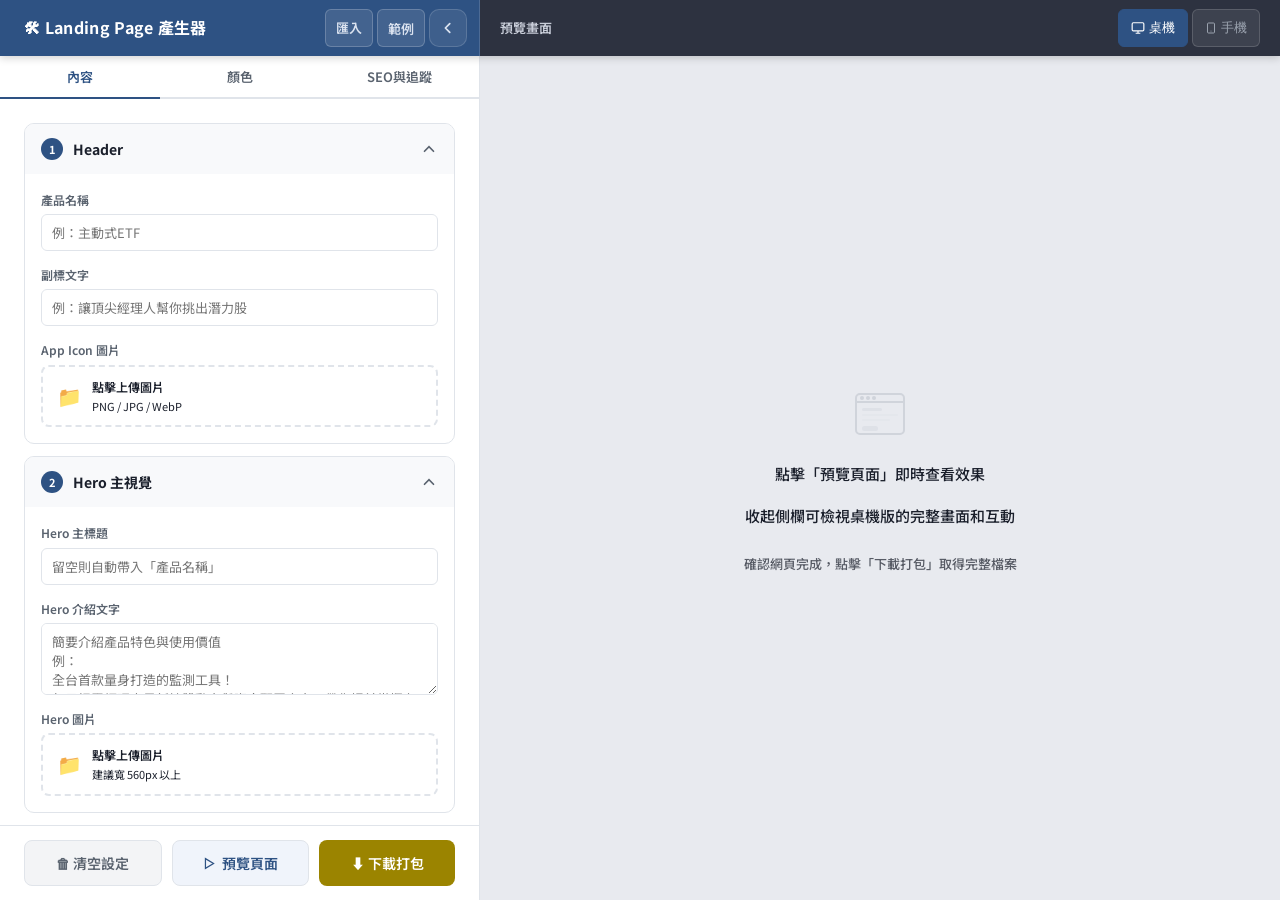
==== commit 6dd7cb62: "Refactor code structure for improved readability and maintainability" ====
--- a/index.html
+++ b/index.html
@@ -327,6 +327,8 @@
       transition: transform 0.3s ease; pointer-events: none; z-index: 9999;
     }
     .toast.show { transform: translateX(-50%) translateY(0); }
+    .toast.toast--error { background: #ffeeee; color: #c00; }
+    .toast.toast--warn  { background: #d97706; }
   </style>
 </head>
 <body>
@@ -374,7 +376,7 @@
     <div class="form-tabs">
       <button class="form-tab active" onclick="switchTab('content',this)">內容</button>
       <button class="form-tab" onclick="switchTab('color',this)">顏色</button>
-      <button class="form-tab" onclick="switchTab('seo',this)">SEO</button>
+      <button class="form-tab" onclick="switchTab('seo',this)">SEO與追蹤</button>
     </div>
 
     <!-- 內容分頁 (1-7) -->
@@ -623,7 +625,26 @@
             <span id="seo-desc-count" style="font-size:11px;color:var(--text-lighter);">0 字元（建議150字元內）</span>
           </div>
         </div>
-        <p style="font-size:12px;color:var(--text-soft);margin:16px 0 0;line-height:1.6;">ℹ️ SEO 設定僅寫入網頁 <code style="background:#f0f4fb;border-radius:4px;padding:1px 5px;font-size:11px;">&lt;head&gt;</code>，<strong>不會顯示於頁面上</strong>。用於搜尋引擎排名（瀏覽器分頁標題、Google 搜尋結果摘要）。</p>
+
+        <hr style="border:none;border-top:1px solid var(--border);margin:4px 0;" />
+
+        <div class="field">
+          <label>GA4 Measurement ID</label>
+          <input type="text" id="f-ga4-id" placeholder="例：G-XXXXXXXXXX" />
+          <span style="font-size:11px;color:var(--text-soft);">填入後自動注入 gtag.js，並在按鈕點擊時觸發事件</span>
+        </div>
+        <div class="field">
+          <label>Meta Pixel ID</label>
+          <input type="text" id="f-pixel-id" placeholder="例：1234567890123456" />
+          <span style="font-size:11px;color:var(--text-soft);">填入後自動注入 fbevents.js，並在按鈕點擊時觸發事件</span>
+        </div>
+        <div style="font-size:11px;color:var(--text-soft);background:#f0f4fb;border-radius:6px;padding:10px 12px;line-height:1.9;">
+          事件埋點 <a href="#" onclick="event.preventDefault();document.getElementById('tracking-guide-modal').style.display='flex';" style="color:var(--primary);font-weight:600;text-decoration:none;border-bottom:1px dashed var(--primary);cursor:pointer;">（位置示意圖）</a>：<br/>
+          🟢 <strong>下載按鈕（4 個）</strong>→ GA4: <code style="background:#e8f0fe;border-radius:3px;padding:1px 4px;">click_app_download</code>　Meta: <code style="background:#e8f0fe;border-radius:3px;padding:1px 4px;">Lead</code><br/>
+          🔴 <strong>互動按鈕（8 個）</strong>→ GA4: <code style="background:#e8f0fe;border-radius:3px;padding:1px 4px;">click_cta</code>　Meta: <code style="background:#e8f0fe;border-radius:3px;padding:1px 4px;">ClickCTA</code>
+        </div>
+
+        <p style="font-size:12px;color:var(--text-soft);margin:4px 0 0;line-height:1.6;">ℹ️ SEO 與追蹤設定僅寫入網頁 <code style="background:#f0f4fb;border-radius:4px;padding:1px 5px;font-size:11px;">&lt;head&gt;</code>，<strong>不會顯示於頁面上</strong>。</p>
       </div>
     </div><!-- /tab-seo -->
 
@@ -1185,6 +1206,8 @@
   const heroIntroRaw  = document.getElementById('f-hero-intro')?.value?.trim() || '';
   const heroIntro     = nl2br(heroIntroRaw);
   const metaDesc      = v('f-meta-desc') || heroIntroRaw;
+  const ga4Id         = v('f-ga4-id');
+  const pixelId       = v('f-pixel-id');
   const ctaUrl        = v('f-cta-url');
   const heroImg       = v('f-hero-img');
   const hlSectionTitle= v('f-hl-title') || `Why ${productName} ?`;
@@ -1252,6 +1275,26 @@
 /* === 主題色彩覆蓋 === */
 ${themeCssOverride}
     </style>
+${ga4Id ? `    <!-- Google Analytics GA4 -->
+    <script async src="https://www.googletagmanager.com/gtag/js?id=${esc(ga4Id)}"><\/script>
+    <script>
+      window.dataLayer = window.dataLayer || [];
+      function gtag(){dataLayer.push(arguments);}
+      gtag('js', new Date());
+      gtag('config', '${esc(ga4Id)}');
+    <\/script>` : ''}
+${pixelId ? `    <!-- Meta Pixel -->
+    <script>
+      !function(f,b,e,v,n,t,s){if(f.fbq)return;n=f.fbq=function(){n.callMethod?
+      n.callMethod.apply(n,arguments):n.queue.push(arguments)};if(!f._fbq)f._fbq=n;
+      n.push=n;n.loaded=!0;n.version='2.0';n.queue=[];t=b.createElement(e);t.async=!0;
+      t.src=v;s=b.getElementsByTagName(e)[0];s.parentNode.insertBefore(t,s)}
+      (window,document,'script','https://connect.facebook.net/en_US/fbevents.js');
+      fbq('init', '${esc(pixelId)}');
+      fbq('track', 'PageView');
+    <\/script>
+    <noscript><img height="1" width="1" style="display:none"
+      src="https://www.facebook.com/tr?id=${esc(pixelId)}&ev=PageView&noscript=1"/></noscript>` : ''}
   </head>
   <body>
     <!-- ========== Header ========== -->
@@ -1265,8 +1308,8 @@
           </div>
         </a>
         <div class="header-ctas">
-          <a href="#features" class="header-nav-btn header-nav-btn--ghost">特色功能</a>
-          <button onclick="handleDownload()" class="header-nav-btn header-nav-btn--primary">免費下載</button>
+          <a href="#features" class="header-nav-btn header-nav-btn--ghost" data-track="cta">特色功能</a>
+          <button onclick="handleDownload()" class="header-nav-btn header-nav-btn--primary" data-track="download">免費下載</button>
         </div>
       </div>
     </header>
@@ -1281,8 +1324,8 @@
               <div class="hero-content">
                 <p class="hero-intro">${heroIntro}</p>
                 <div class="hero-ctas">
-                  <button onclick="handleDownload()" class="header-nav-btn header-nav-btn--primary">立即免費下載</button>
-                  <a href="#features" class="header-nav-btn header-nav-btn--ghost">看功能介紹</a>
+                  <button onclick="handleDownload()" class="header-nav-btn header-nav-btn--primary" data-track="download">立即免費下載</button>
+                  <a href="#features" class="header-nav-btn header-nav-btn--ghost" data-track="cta">看功能介紹</a>
                 </div>
               </div>
             </div>
@@ -1378,8 +1421,8 @@
               <h2>${esc(ctaH2)}</h2>
               <p class="download-subheading">${esc(ctaSub)}</p>
               <div class="download-badges">
-                ${iosBadge ? `<a href="${esc(ctaUrl)}" target="_blank" rel="noreferrer" class="store-link"><img src="${esc(iosBadge)}" alt="下載 iOS" class="store-badge-large" /></a>` : ''}
-                ${androidBadge ? `<a href="${esc(ctaUrl)}" target="_blank" rel="noreferrer" class="store-link"><img src="${esc(androidBadge)}" alt="下載 Android" class="store-badge-large" /></a>` : ''}
+                ${iosBadge ? `<a href="${esc(ctaUrl)}" target="_blank" rel="noreferrer" class="store-link" data-track="download"><img src="${esc(iosBadge)}" alt="下載 iOS" class="store-badge-large" /></a>` : ''}
+                ${androidBadge ? `<a href="${esc(ctaUrl)}" target="_blank" rel="noreferrer" class="store-link" data-track="download"><img src="${esc(androidBadge)}" alt="下載 Android" class="store-badge-large" /></a>` : ''}
               </div>
             </div>
             ${qrcode ? `<div class="download-qr"><img src="${esc(qrcode)}" alt="掃描 QR Code 下載" class="download-qr__img" /></div>` : ''}
@@ -1538,6 +1581,20 @@
         document.addEventListener('keydown', function(e) {
           if (e.key === 'Escape') window.closeQrModal && window.closeQrModal();
         });
+
+        // ── 事件追蹤（GA4 + Meta Pixel）──
+        document.addEventListener('click', function(e) {
+          var el = e.target.closest('[data-track]');
+          if (!el) return;
+          var action = el.getAttribute('data-track');
+          if (action === 'download') {
+            if (typeof gtag === 'function') gtag('event', 'click_app_download');
+            if (typeof fbq === 'function') fbq('track', 'Lead');
+          } else if (action === 'cta') {
+            if (typeof gtag === 'function') gtag('event', 'click_cta');
+            if (typeof fbq === 'function') fbq('trackCustom', 'ClickCTA');
+          }
+        });
       })();
     <\/script>
   </body>
@@ -1734,10 +1791,10 @@
   background: #3a3a3c;
   border-radius: 1.5px;
 }
-/* Dynamic Island：官方110×30px → 65×18px，距螢幕頂8px */
+/* Dynamic Island：官方110×30px → 65×18px，距螢幕頂5px */
 .phone-mockup__notch {
   position: absolute;
-  top: 9px; /* padding(8) + 1 */
+  top: 13px; /* padding(8) + 5 */
   left: 50%; transform: translateX(-50%);
   width: 65px; height: 18px;
   background: #0a0a0a;
@@ -1767,7 +1824,7 @@
   padding: 6px;
   margin: 12px auto 0;
 }
-.phone-mockup--sm .phone-mockup__notch { width: 45px; height: 15px; border-radius: 8px; top: 11px; }
+.phone-mockup--sm .phone-mockup__notch { width: 45px; height: 15px; border-radius: 8px; top: 11px; /* padding(6) + 5 */ }
 .phone-mockup--sm .phone-mockup__screen { border-radius: 22px; height: 349px; }
 .phone-mockup--sm::before { top: 61px; height: 10px; box-shadow: 0 15px 0 2px #3a3a3c, 0 37px 0 2px #3a3a3c; }
 .phone-mockup--sm::after { top: 76px; height: 24px; }
@@ -1836,7 +1893,7 @@
   // 清空文字欄位
   ['f-product-name','f-brand-subtitle','f-hero-title','f-hero-intro','f-cta-url',
    'f-hl-title','f-feat-title','f-cta-eyebrow','f-cta-h2','f-cta-sub',
-   'f-page-title','f-meta-desc'].forEach(id => {
+   'f-page-title','f-meta-desc','f-ga4-id','f-pixel-id'].forEach(id => {
     const el = document.getElementById(id);
     if (el) el.value = '';
   });
@@ -2315,6 +2372,15 @@
     const metaDesc = doc.querySelector('meta[name="description"]')?.getAttribute('content') || '';
     if (pageTitle) document.getElementById('f-page-title').value = pageTitle;
     if (metaDesc) document.getElementById('f-meta-desc').value = metaDesc;
+
+    // --- GA4 & Pixel ID ---
+    const gtagScript = Array.from(doc.querySelectorAll('script[src]')).find(s => (s.getAttribute('src') || '').includes('googletagmanager.com/gtag/js'));
+    if (gtagScript) {
+      const match = (gtagScript.getAttribute('src') || '').match(/[?&]id=(G-[A-Z0-9]+)/);
+      if (match) document.getElementById('f-ga4-id').value = match[1];
+    }
+    const fbqInitMatch = Array.from(doc.querySelectorAll('script:not([src])')).map(s => s.textContent).join('\n').match(/fbq\('init',\s*'(\d+)'\)/);
+    if (fbqInitMatch) document.getElementById('f-pixel-id').value = fbqInitMatch[1];
 
     refreshSEOCountOnly();
     previewPage();
@@ -2508,6 +2574,15 @@
     if (pageTitle) document.getElementById('f-page-title').value = pageTitle;
     if (metaDesc) document.getElementById('f-meta-desc').value = metaDesc;
 
+    // GA4 & Pixel ID
+    const showcaseGtagScript = Array.from(doc.querySelectorAll('script[src]')).find(s => (s.getAttribute('src') || '').includes('googletagmanager.com/gtag/js'));
+    if (showcaseGtagScript) {
+      const m = (showcaseGtagScript.getAttribute('src') || '').match(/[?&]id=(G-[A-Z0-9]+)/);
+      if (m) document.getElementById('f-ga4-id').value = m[1];
+    }
+    const showcaseFbqMatch = Array.from(doc.querySelectorAll('script:not([src])')).map(s => s.textContent).join('\n').match(/fbq\('init',\s*'(\d+)'\)/);
+    if (showcaseFbqMatch) document.getElementById('f-pixel-id').value = showcaseFbqMatch[1];
+
     // Colors from showcase styles.css
     const cssResp = await fetch(`${DEFAULT_SHOWCASE_FOLDER}/styles.css`);
     if (cssResp.ok) {
@@ -2540,6 +2615,9 @@
 function showToast(msg) {
   const t = document.getElementById('toast');
   t.textContent = msg;
+  t.classList.remove('toast--error', 'toast--warn');
+  if (msg.startsWith('❌')) t.classList.add('toast--error');
+  else if (msg.startsWith('⚠')) t.classList.add('toast--warn');
   t.classList.add('show');
   setTimeout(() => t.classList.remove('show'), 3000);
 }
@@ -2632,5 +2710,13 @@
   // 不自動載入展示，保持空白初始狀態
 });
 </script>
+
+<!-- 位置示意圖 Modal -->
+<div id="tracking-guide-modal" style="display:none;position:fixed;inset:0;z-index:9999;background:rgba(0,0,0,0.6);backdrop-filter:blur(3px);align-items:center;justify-content:center;" onclick="if(event.target===this)this.style.display='none';">
+  <div style="position:relative;max-width:90vw;max-height:90vh;">
+    <button onclick="document.getElementById('tracking-guide-modal').style.display='none';" style="position:absolute;top:-14px;right:-14px;z-index:1;width:28px;height:28px;border-radius:50%;border:none;background:#fff;box-shadow:0 2px 8px rgba(0,0,0,0.25);cursor:pointer;font-size:16px;line-height:1;display:flex;align-items:center;justify-content:center;color:#444;">&times;</button>
+    <img src="[data-uri]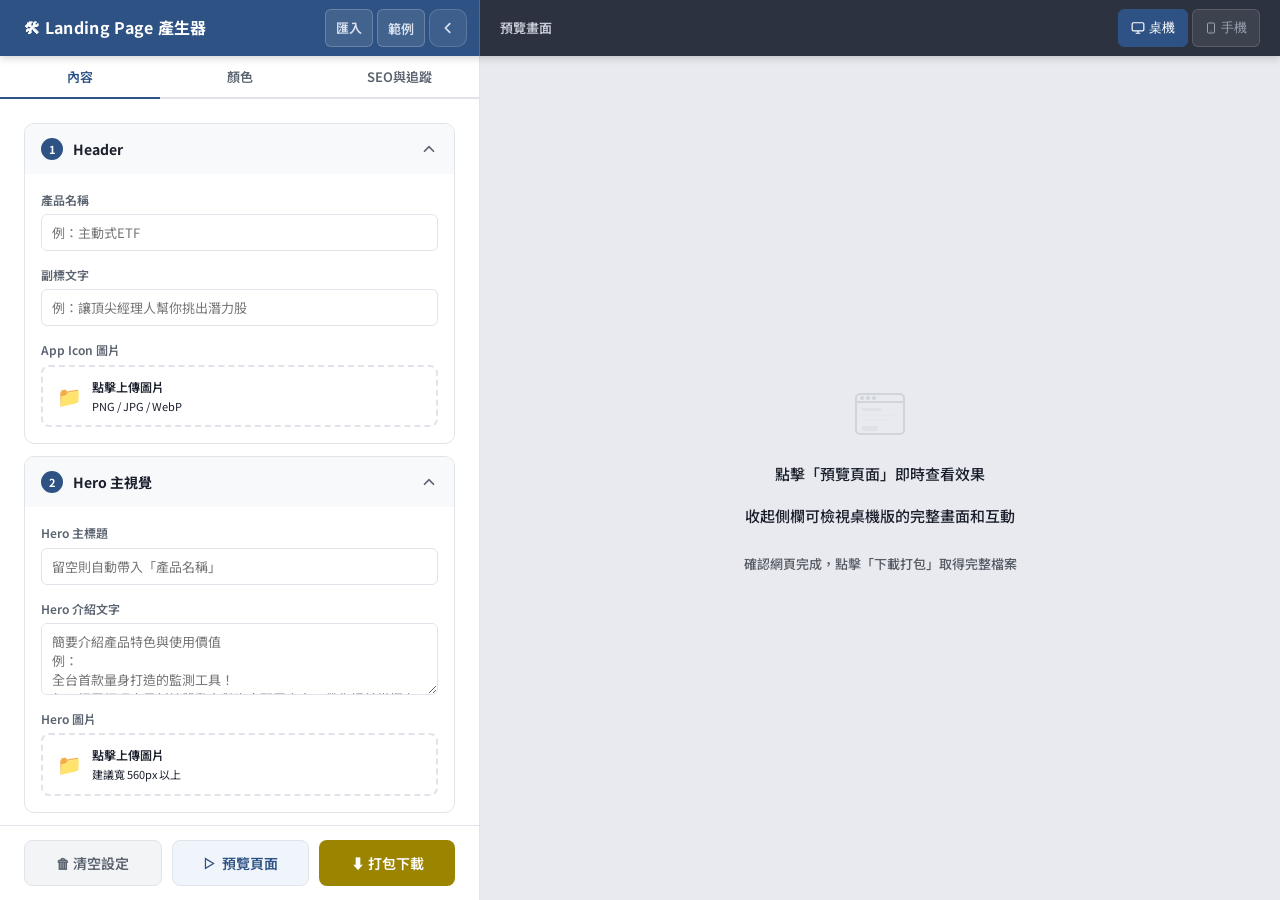
==== commit 2563180d: "feat: 打包下載前確認彈窗（英文代稱必填+三項確認） Co-Authored-By: Devin AI <158243242+devin-ai-integration[bot]@users.nor" ====
--- a/index.html
+++ b/index.html
@@ -657,8 +657,8 @@
         <svg width="13" height="13" viewBox="0 0 16 16" fill="none" stroke="currentColor" stroke-width="1.5"><polygon points="3,2 13,8 3,14"/></svg>
         預覽頁面
       </button>
-      <button class="btn btn--accent" onclick="downloadZIP()">
-        ⬇ 下載打包
+      <button class="btn btn--accent" onclick="openDownloadModal()">
+        ⬇ 打包下載
       </button>
     </div>
   </div><!-- /form-panel -->
@@ -2142,9 +2142,11 @@
 /* ============================================================
    Download ZIP
    ============================================================ */
-async function downloadZIP() {
+async function downloadZIP(codeName) {
   const productName = v('f-product-name') || 'product';
-  const safeName = productName.replace(/[^\w\u4e00-\u9fff]/g, '');
+  const safeName = (codeName && codeName.trim())
+    ? codeName.trim().replace(/[^\w-]/g, '')
+    : productName.replace(/[^\w\u4e00-\u9fff]/g, '');
   const folderName = `LandingPage_${safeName}`;
 
   // 匯出前先解決色碼欄位不同步，並同步回 picker+hex，避免回退預設值
@@ -2610,6 +2612,50 @@
 }
 
 /* ============================================================
+   Download confirm modal
+   ============================================================ */
+function getDownloadCodename() {
+  return v('f-download-codename').replace(/[^\w-]/g, '');
+}
+function onDownloadCodenameInput() {
+  const code = getDownloadCodename();
+  const display = code || '[頁面英文代稱]';
+  const urlEl = document.getElementById('dl-codename-url');
+  const noteEl = document.getElementById('dl-codename-note');
+  if (urlEl) urlEl.textContent = display;
+  if (noteEl) noteEl.textContent = display;
+  updateDownloadBtnState();
+}
+function updateDownloadBtnState() {
+  const code = getDownloadCodename();
+  const allChecked = [...document.querySelectorAll('.dl-confirm-check')].every(c => c.checked);
+  const ok = code.length > 0 && allChecked;
+  const btn = document.getElementById('download-confirm-btn');
+  if (!btn) return;
+  btn.disabled = !ok;
+  btn.style.opacity = ok ? '1' : '0.5';
+  btn.style.cursor = ok ? 'pointer' : 'not-allowed';
+}
+function openDownloadModal() {
+  const codeEl = document.getElementById('f-download-codename');
+  if (codeEl) codeEl.value = '';
+  document.querySelectorAll('.dl-confirm-check').forEach(c => { c.checked = false; });
+  onDownloadCodenameInput();
+  document.getElementById('download-confirm-modal').style.display = 'flex';
+  setTimeout(() => { if (codeEl) codeEl.focus(); }, 50);
+}
+function closeDownloadModal() {
+  document.getElementById('download-confirm-modal').style.display = 'none';
+}
+async function confirmDownload() {
+  const code = getDownloadCodename();
+  const allChecked = [...document.querySelectorAll('.dl-confirm-check')].every(c => c.checked);
+  if (!code || !allChecked) return;
+  closeDownloadModal();
+  await downloadZIP(code);
+}
+
+/* ============================================================
    Toast
    ============================================================ */
 function showToast(msg) {
@@ -2711,6 +2757,36 @@
 });
 </script>
 
+<!-- 下載前確認 Modal -->
+<div id="download-confirm-modal" style="display:none;position:fixed;inset:0;z-index:9999;background:rgba(0,0,0,0.6);backdrop-filter:blur(3px);align-items:center;justify-content:center;" onclick="if(event.target===this)closeDownloadModal();">
+  <div style="position:relative;background:#fff;border-radius:14px;max-width:520px;width:90vw;max-height:90vh;overflow:auto;box-shadow:0 14px 44px rgba(0,0,0,0.28);">
+    <button onclick="closeDownloadModal();" style="position:absolute;top:12px;right:12px;z-index:1;width:28px;height:28px;border-radius:50%;border:none;background:#f3f4f6;cursor:pointer;font-size:16px;line-height:1;display:flex;align-items:center;justify-content:center;color:#444;">&times;</button>
+    <div style="padding:26px 28px;">
+      <h3 style="margin:0 0 18px;font-size:18px;font-weight:700;color:var(--text);">下載前確認</h3>
+      <div class="field">
+        <label>幫網頁命名</label>
+        <input type="text" id="f-download-codename" placeholder="參考App英文名輸入頁面英文代稱，例如：chipk" oninput="onDownloadCodenameInput()" />
+      </div>
+      <p style="font-size:13px;color:var(--text-soft);line-height:1.7;margin:10px 0 0;background:#f0f4fb;border-radius:8px;padding:10px 12px;word-break:break-all;">本次上架網址將為：<br/>https://stockhub.cmoney.tw/LandingPage_<span id="dl-codename-url" style="font-weight:700;color:var(--primary);">[頁面英文代稱]</span>/index.html</p>
+      <p style="font-weight:600;margin:18px 0 8px;font-size:14px;color:var(--text);">請確認以下事項：</p>
+      <label style="display:flex;align-items:flex-start;gap:8px;font-size:13px;line-height:1.6;color:var(--text);margin-bottom:10px;cursor:pointer;">
+        <input type="checkbox" class="dl-confirm-check" onchange="updateDownloadBtnState()" style="margin-top:3px;flex-shrink:0;" />
+        <span>已透過預覽畫面確認網頁內容、顏色、SEO與追蹤設定皆正確。</span>
+      </label>
+      <label style="display:flex;align-items:flex-start;gap:8px;font-size:13px;line-height:1.6;color:var(--text);margin-bottom:10px;cursor:pointer;">
+        <input type="checkbox" class="dl-confirm-check" onchange="updateDownloadBtnState()" style="margin-top:3px;flex-shrink:0;" />
+        <span>已確認輸入的頁面英文代稱正確，且未跟其他已上架網頁重複。</span>
+      </label>
+      <label style="display:flex;align-items:flex-start;gap:8px;font-size:13px;line-height:1.6;color:var(--text);margin-bottom:10px;cursor:pointer;">
+        <input type="checkbox" class="dl-confirm-check" onchange="updateDownloadBtnState()" style="margin-top:3px;flex-shrink:0;" />
+        <span>已了解下載檔案為壓縮檔。</span>
+      </label>
+      <p style="font-size:12px;color:var(--text-soft);line-height:1.7;margin:6px 0 0;background:#fff8e6;border-radius:8px;padding:10px 12px;">※下載後請先解壓縮，並提供名稱為 LandingPage_<span id="dl-codename-note" style="font-weight:700;">[頁面英文代稱]</span> 的內層資料夾請PM_Jimmy協助上架。</p>
+      <button id="download-confirm-btn" class="btn btn--accent" disabled onclick="confirmDownload()" style="width:100%;margin-top:20px;opacity:0.5;cursor:not-allowed;">確認完成，下載檔案</button>
+    </div>
+  </div>
+</div>
+
 <!-- 位置示意圖 Modal -->
 <div id="tracking-guide-modal" style="display:none;position:fixed;inset:0;z-index:9999;background:rgba(0,0,0,0.6);backdrop-filter:blur(3px);align-items:center;justify-content:center;" onclick="if(event.target===this)this.style.display='none';">
   <div style="position:relative;max-width:90vw;max-height:90vh;">
